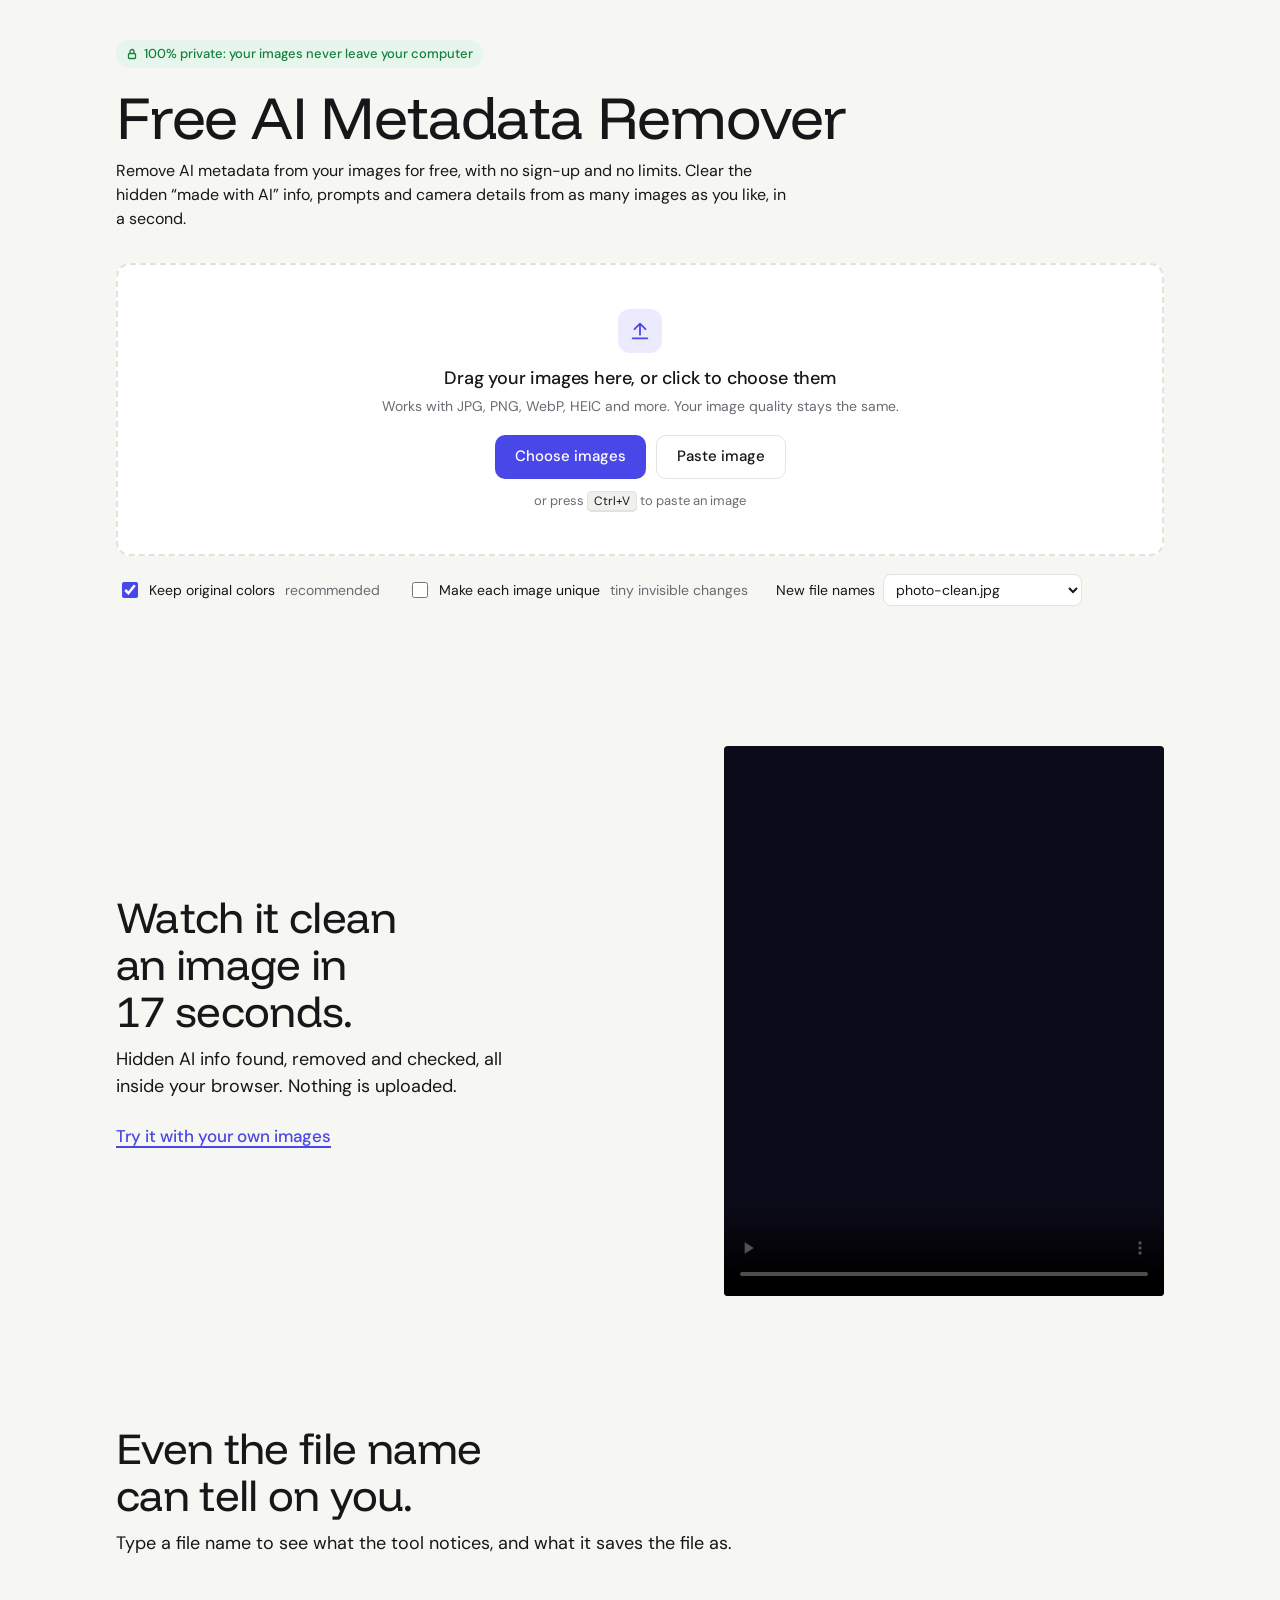
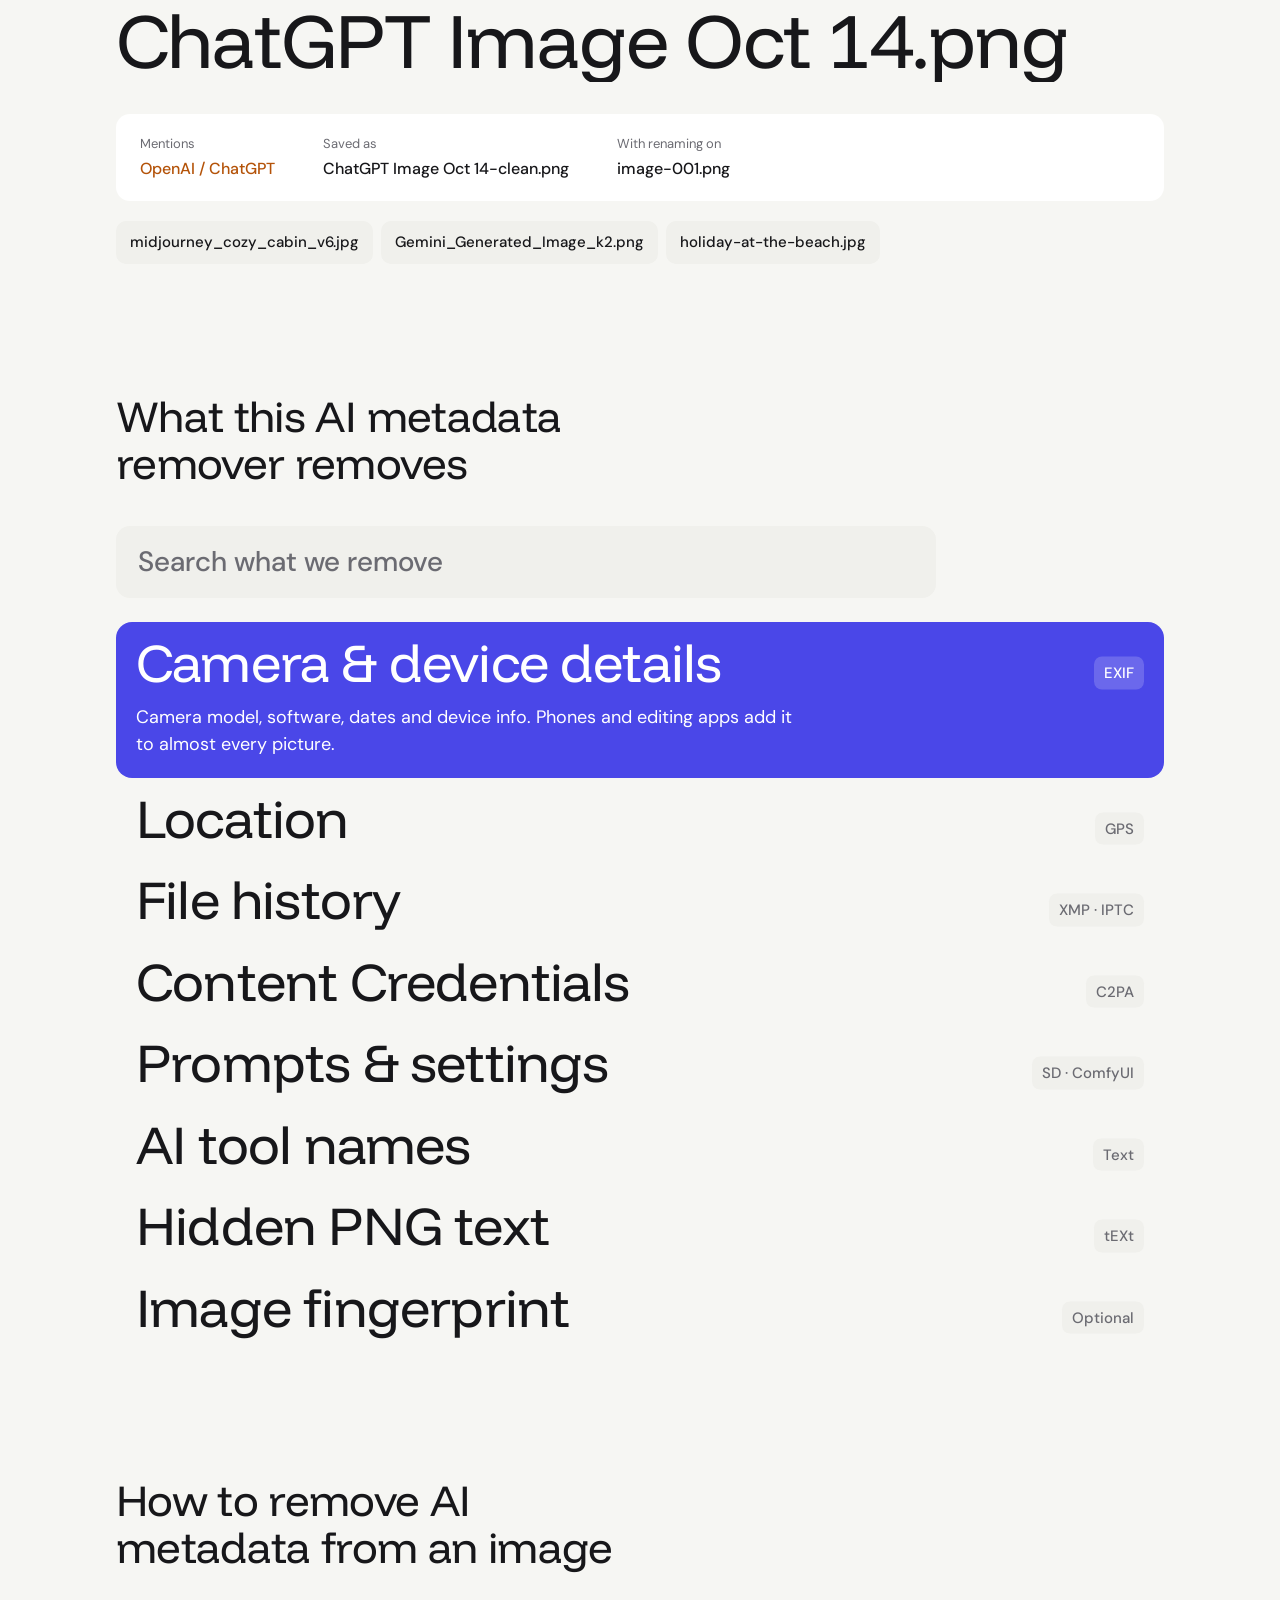
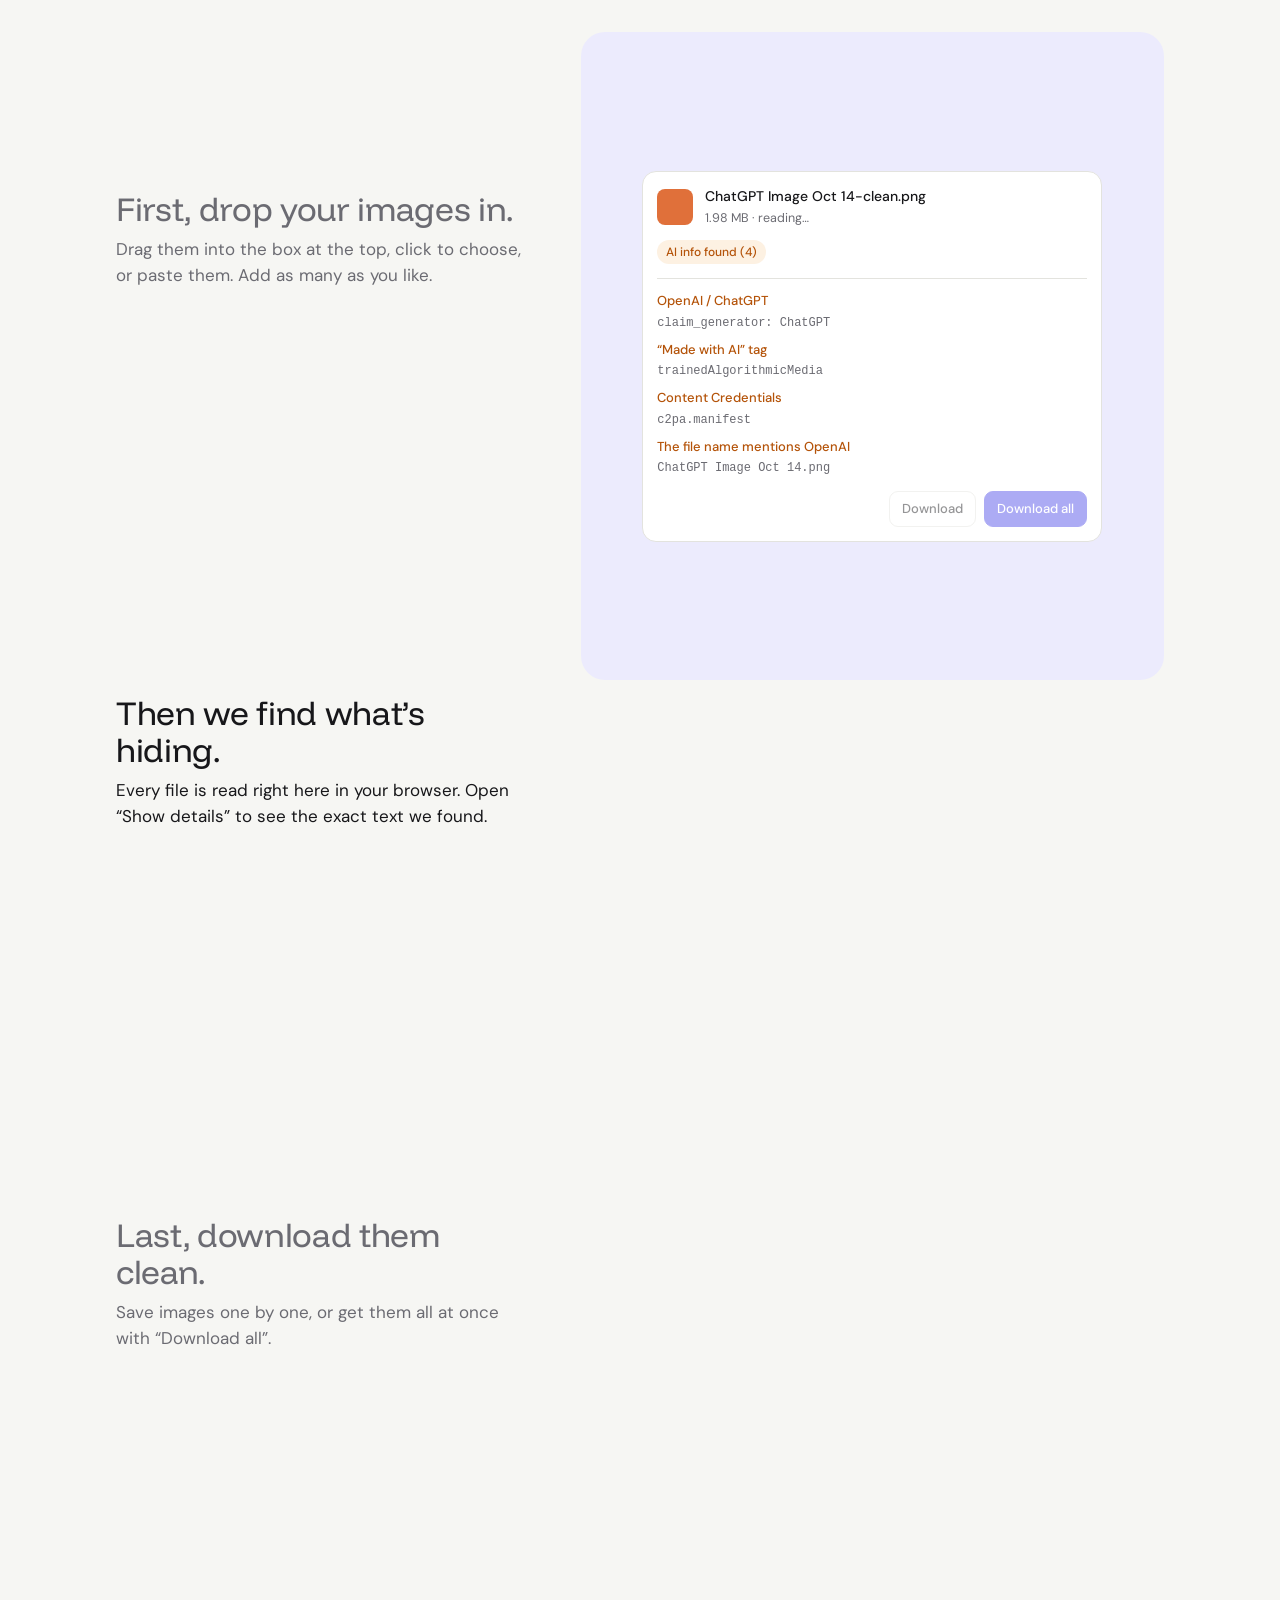
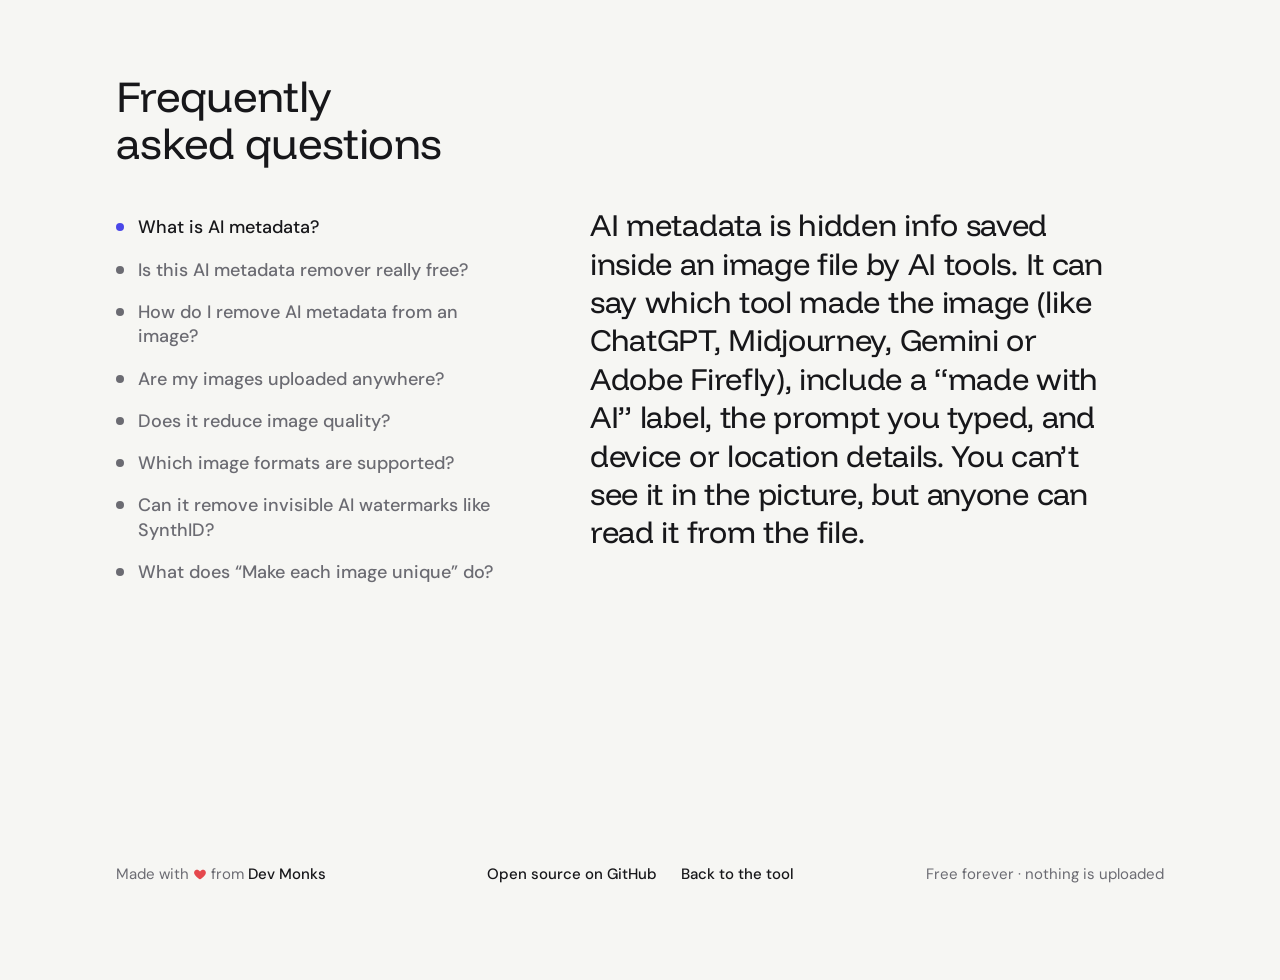
==== index.html @ f4d00fcc "Paste images from the clipboard into the dropzone Ctrl/Cmd+V anywhere on the page (outside text fiel" ====
<!doctype html>
<html lang="en">
<head>
<meta charset="utf-8">
<meta name="viewport" content="width=device-width, initial-scale=1">
<title>Free AI Metadata Remover: Remove AI Info from Images</title>
<meta name="description" content="Remove AI metadata from images in bulk. Strip ChatGPT, Midjourney and Firefly tags, C2PA, EXIF, GPS and prompts. Free, private, no upload, same quality.">
<link rel="canonical" href="https://www.designmonks.co/aimetadataremover">
<meta name="robots" content="index, follow, max-image-preview:large">
<meta property="og:type" content="website">
<meta property="og:site_name" content="AI Metadata Remover">
<meta property="og:title" content="Free AI Metadata Remover: Remove AI Info from Images">
<meta property="og:description" content="Remove AI metadata from images in bulk. Strip ChatGPT, Midjourney and Firefly tags, C2PA, EXIF, GPS and prompts. Free, private, no upload, same quality.">
<meta property="og:url" content="https://www.designmonks.co/aimetadataremover">
<meta property="og:image" content="https://atiq31416.github.io/aimetadataremover/og-image.png">
<meta property="og:image:width" content="1200">
<meta property="og:image:height" content="630">
<meta property="og:image:alt" content="AI Metadata Remover: remove hidden AI info from your images">
<meta name="twitter:card" content="summary_large_image">
<meta name="twitter:title" content="Free AI Metadata Remover: Remove AI Info from Images">
<meta name="twitter:description" content="Remove AI metadata from images in bulk. Strip ChatGPT, Midjourney and Firefly tags, C2PA, EXIF, GPS and prompts. Free, private, no upload, same quality.">
<meta name="twitter:image" content="https://atiq31416.github.io/aimetadataremover/og-image.png">
<script type="application/ld+json">{"@context": "https://schema.org", "@graph": [{"@type": "WebApplication", "@id": "https://www.designmonks.co/aimetadataremover#app", "name": "Free AI Metadata Remover", "url": "https://www.designmonks.co/aimetadataremover", "description": "Remove AI metadata from images in bulk. Strip ChatGPT, Midjourney and Firefly tags, C2PA, EXIF, GPS and prompts. Free, private, no upload, same quality.", "applicationCategory": "MultimediaApplication", "operatingSystem": "Any (works in your web browser)", "browserRequirements": "Requires JavaScript", "offers": {"@type": "Offer", "price": "0", "priceCurrency": "USD"}, "image": "https://atiq31416.github.io/aimetadataremover/og-image.png", "featureList": ["100% free, no sign-up, no limits", "Remove AI metadata in bulk", "Remove C2PA Content Credentials", "Remove EXIF and GPS data", "Remove XMP and IPTC data", "Remove Stable Diffusion and ComfyUI prompts", "No upload, works offline", "No quality loss for JPG, PNG and WebP"], "publisher": {"@id": "https://devmonks.co/#org"}, "isAccessibleForFree": true}, {"@type": "Organization", "@id": "https://devmonks.co/#org", "name": "Dev Monks", "url": "https://devmonks.co"}, {"@type": "FAQPage", "@id": "https://www.designmonks.co/aimetadataremover#faq", "mainEntity": [{"@type": "Question", "name": "What is AI metadata?", "acceptedAnswer": {"@type": "Answer", "text": "AI metadata is hidden info saved inside an image file by AI tools. It can say which tool made the image (like ChatGPT, Midjourney, Gemini or Adobe Firefly), include a “made with AI” label, the prompt you typed, and device or location details. You can’t see it in the picture, but anyone can read it from the file."}}, {"@type": "Question", "name": "Is this AI metadata remover really free?", "acceptedAnswer": {"@type": "Answer", "text": "Yes, it’s 100% free. There’s no sign-up, no daily limit and no watermark. Because everything runs in your own browser, there are no servers to pay for, so we can keep it free."}}, {"@type": "Question", "name": "How do I remove AI metadata from an image?", "acceptedAnswer": {"@type": "Answer", "text": "Drag your images into the box at the top of this page. The tool removes the hidden info right away. Then click “Download” for one image, or “Download all” to get every cleaned image at once."}}, {"@type": "Question", "name": "Are my images uploaded anywhere?", "acceptedAnswer": {"@type": "Answer", "text": "No. Everything happens inside your own browser. Your images never leave your computer, and the tool even works offline."}}, {"@type": "Question", "name": "Does it reduce image quality?", "acceptedAnswer": {"@type": "Answer", "text": "No. For JPG, PNG and WebP files, only the hidden info is removed and the picture itself stays exactly the same. Other formats like HEIC and AVIF are saved as a fresh copy, which drops all hidden info. If you turn on “Make each image unique”, the image is re-saved with tiny changes you can’t see."}}, {"@type": "Question", "name": "Which image formats are supported?", "acceptedAnswer": {"@type": "Answer", "text": "JPG, PNG and WebP are cleaned with zero quality loss. HEIC, AVIF, GIF, BMP and TIFF also work, and are saved as JPG or PNG."}}, {"@type": "Question", "name": "Can it remove invisible AI watermarks like SynthID?", "acceptedAnswer": {"@type": "Answer", "text": "No. Some AI tools, like Google’s, hide an invisible watermark inside the picture itself. That is part of the image, not hidden file info, so no metadata remover can take it out."}}, {"@type": "Question", "name": "What does “Make each image unique” do?", "acceptedAnswer": {"@type": "Answer", "text": "It makes tiny changes to the picture that your eyes can’t see, so the file no longer matches the original exactly. This helps against simple duplicate checks. It does not stop reverse image search (like Google Lens), because those look at what the picture shows."}}]}]}</script>
<link rel="icon" href="favicon.svg" type="image/svg+xml">
<link rel="icon" href="favicon-32.png" sizes="32x32" type="image/png">
<link rel="apple-touch-icon" href="apple-touch-icon.png">
<meta name="theme-color" content="#4a47e8">
<link rel="preconnect" href="https://fonts.googleapis.com">
<link rel="preconnect" href="https://fonts.gstatic.com" crossorigin>
<link rel="stylesheet" href="https://fonts.googleapis.com/css2?family=Funnel+Display:wght@400&family=DM+Sans:opsz,wght@9..40,400;9..40,500&display=swap">
<style>
:root{
  --ui:"DM Sans",system-ui,-apple-system,"Segoe UI",Roboto,sans-serif;
  --display:"Funnel Display","DM Sans",system-ui,sans-serif;
  --bg:#f6f6f3; --surface:#ffffff; --surface-2:#f0f0ec; --text:#17171a; --muted:#6b6b72;
  --border:#e3e3de; --accent:#4a47e8; --accent-ink:#ffffff; --accent-soft:#ecebfd;
  --good:#15803d; --good-soft:#e7f6ec; --warn:#b45309; --warn-soft:#fdf1e2; --bad:#b91c1c; --bad-soft:#fde8e8;
  --radius:14px;
}
@media (prefers-color-scheme: dark){
  :root{
    --bg:#111113; --surface:#1a1a1d; --surface-2:#232327; --text:#ededee; --muted:#9a9aa3;
    --border:#2e2e33; --accent:#8b88ff; --accent-ink:#111113; --accent-soft:#25244a;
    --good:#4ade80; --good-soft:#15291c; --warn:#fbbf24; --warn-soft:#2e2412; --bad:#f87171; --bad-soft:#2f1717;
  }
}
*{box-sizing:border-box}
body{margin:0;background:var(--bg);color:var(--text);font:400 16px/1.5 var(--ui);-webkit-font-smoothing:antialiased}
.wrap{max-width:1080px;margin:0 auto;padding:40px 16px 64px}
header h1{font-family:var(--display);font-weight:400;font-size:clamp(36px,5vw,60px);line-height:1.02;letter-spacing:-.02em;margin:0 0 12px;text-wrap:balance}
header p{margin:0;color:var(--text);font-size:16px;max-width:62ch}
.pill{display:inline-flex;align-items:center;gap:6px;font-size:13px;font-weight:500;padding:4px 10px;border-radius:99px;background:var(--good-soft);color:var(--good)}
.badges{display:flex;flex-wrap:wrap;align-items:center;gap:8px;margin-bottom:18px}
.pill svg{flex:none}
.drop{display:block;position:relative;margin-top:32px;border:2px dashed var(--border);border-radius:var(--radius);background:var(--surface);padding:44px 20px;text-align:center;cursor:pointer;transition:.15s}
.drop:hover,.drop.over{border-color:var(--accent);background:var(--accent-soft)}
.drop:focus-within{outline:2px solid var(--accent);outline-offset:3px;border-color:var(--accent)}
.sr-only{position:absolute;width:1px;height:1px;padding:0;margin:-1px;overflow:hidden;clip:rect(0 0 0 0);white-space:nowrap;border:0;opacity:0}
.drop strong{display:block;font-size:18px;letter-spacing:-.01em;margin-bottom:4px}
.drop span{display:block;color:var(--muted);font-size:14px}
.drop .icon{width:44px;height:44px;margin:0 auto 12px;border-radius:12px;background:var(--accent-soft);color:var(--accent);display:grid;place-items:center}
.options{display:flex;flex-wrap:wrap;gap:12px 28px;align-items:center;margin:18px 2px 0;font-size:14px;color:var(--text)}
.options .hint{color:var(--muted);margin-left:2px}
.options label{display:flex;align-items:center;gap:8px;cursor:pointer}
select{font:inherit;color:var(--text);background:var(--surface);border:1px solid var(--border);border-radius:8px;padding:5px 8px;cursor:pointer;transition:border-color .15s}
select:hover{border-color:var(--muted)}
input[type=checkbox]{accent-color:var(--accent);width:16px;height:16px}
.summary{display:none;margin-top:28px;padding:14px 16px;background:var(--surface);border:1px solid var(--border);border-radius:var(--radius);align-items:center;justify-content:space-between;gap:12px;flex-wrap:wrap}
.summary.show{display:flex}
.summary .stats{font-size:14px}
.summary .stats b{font-weight:500}
.btns{display:flex;gap:8px}
button,.btn{font:inherit;font-weight:500;font-size:14px;border:1px solid var(--border);background:var(--surface);color:var(--text);border-radius:10px;padding:8px 14px;cursor:pointer;text-decoration:none;white-space:nowrap;transition:background-color .15s,border-color .15s,transform .1s}
button:hover,.btn:hover{background:var(--surface-2);border-color:color-mix(in srgb,var(--border) 60%,var(--muted))}
button:active,.btn:active{transform:translateY(1px)}
:focus-visible{outline:2px solid var(--accent);outline-offset:2px}
::selection{background:var(--accent-soft);color:var(--text)}
button.primary{background:var(--accent);border-color:var(--accent);color:var(--accent-ink)}
button.primary:hover{background:color-mix(in srgb,var(--accent) 85%,#000);border-color:color-mix(in srgb,var(--accent) 85%,#000)}
button:disabled:hover{background:var(--surface);transform:none}
button.primary:disabled:hover{background:var(--accent)}
button:disabled{opacity:.5;cursor:default}
.list{margin-top:12px;display:flex;flex-direction:column;gap:8px}
.row{display:grid;grid-template-columns:56px 1fr auto;gap:14px;align-items:center;background:var(--surface);border:1px solid var(--border);border-radius:12px;padding:10px 12px}
.thumb{width:56px;height:56px;border-radius:8px;object-fit:cover;background:var(--surface-2)}
.name{font-weight:500;font-size:14px;overflow:hidden;text-overflow:ellipsis;white-space:nowrap}
.sub{font-size:12.5px;color:var(--muted)}
.tags{display:flex;flex-wrap:wrap;gap:4px;margin-top:5px}
.tag{font-size:11.5px;font-weight:500;padding:2px 8px;border-radius:99px;background:var(--surface-2);color:var(--muted)}
.tag.ai{background:var(--warn-soft);color:var(--warn)}
.tag.ok{background:var(--good-soft);color:var(--good)}
.tag.err{background:var(--bad-soft);color:var(--bad)}
.side{display:flex;align-items:center;gap:8px}
.btn.small{padding:6px 10px;font-size:13px}
.remove{display:grid;place-items:center;width:32px;height:32px;padding:0;border:0;border-radius:8px;background:none;color:var(--muted);cursor:pointer}
.remove:hover{background:var(--bad-soft);color:var(--bad)}
.remove:focus-visible{outline:2px solid var(--accent);outline-offset:1px}
.spin{width:18px;height:18px;border:2px solid var(--border);border-top-color:var(--accent);border-radius:50%;animation:s 0.8s linear infinite}
@keyframes s{to{transform:rotate(360deg)}}
.details{grid-column:1 / -1;display:grid;grid-template-columns:1.4fr 1fr 1fr;gap:16px;border-top:1px solid var(--border);padding-top:12px;margin-top:2px} /* taste-skill-ignore: real interface (data-ui) */
.details h4{margin:0 0 6px;font-size:11.5px;text-transform:uppercase;letter-spacing:.06em;color:var(--muted)}
.details ul{list-style:none;margin:0;padding:0;display:flex;flex-direction:column;gap:6px}
.details li{font-size:13px}
.details .lbl{font-weight:500}
.details .sz{color:var(--muted);font-size:12px;margin-left:4px}
.details .ev{display:block;margin-top:3px;font:12px/1.45 ui-monospace,SFMono-Regular,Menlo,Consolas,monospace;color:var(--muted);background:var(--surface-2);border-radius:6px;padding:4px 7px;word-break:break-all} /* taste-skill-ignore: real interface (data-ui) */
.details .hit .lbl{color:var(--warn)}
.details .none{color:var(--muted);font-size:13px}
.toggle{background:none;border:0;color:var(--accent);padding:6px 4px;font-size:13px}
.toggle:hover{background:none;text-decoration:underline;text-underline-offset:3px}
@media (max-width:700px){ .details{grid-template-columns:1fr} }
.visits{display:inline-flex;align-items:center;gap:7px;padding:3px 10px;border-radius:99px;background:var(--surface);border:1px solid var(--border);font-size:13px;color:var(--muted)}
.visits b{color:var(--text);font-weight:500;font-variant-numeric:tabular-nums}
.vdot{width:6px;height:6px;border-radius:50%;background:var(--good)}
.visits[hidden]{display:none}

/* ===== Sections: the product performs ===== */
.ic{vertical-align:-1px;margin-right:3px}
.heart{vertical-align:-2px}
.drop-btn{display:inline-flex;align-items:center;min-height:44px;margin-top:18px;padding:0 20px;border-radius:10px;background:var(--accent);color:var(--accent-ink);font-style:normal;font-weight:500;font-size:15px;transition:background-color .15s}
.drop:hover .drop-btn{background:color-mix(in srgb,var(--accent) 85%,#000)}
.drop-actions{display:flex;justify-content:center;flex-wrap:wrap;gap:10px;margin-top:18px}
.drop-actions .drop-btn{margin-top:0}
.paste-btn{min-height:44px;padding:0 20px;font-size:15px}
.drop .paste-hint{margin-top:12px;font-size:13px}
.drop kbd{font:inherit;font-size:12px;padding:1px 6px;border:1px solid var(--border);border-bottom-width:2px;border-radius:5px;background:var(--surface-2);color:var(--text)}
@media (hover:none){ .drop .paste-hint{display:none} }
.demo-sec{display:grid;grid-template-columns:5fr 7fr;gap:64px;align-items:center}
.demo-vid{display:block;width:100%;max-width:440px;height:auto;aspect-ratio:4/5;justify-self:end;border-radius:4px;background:#0c0b1a;object-fit:cover}
.demo-link{display:inline-block;margin-top:24px;font-size:17px;font-weight:500;color:var(--accent);text-decoration:underline;text-underline-offset:4px;text-decoration-thickness:2px}
.demo-link:hover{text-decoration-thickness:3px}
.sec{margin-top:clamp(96px,10vw,160px)}
.sec h2{font-family:var(--display);font-weight:400;font-size:clamp(30px,3.4vw,48px);line-height:1.08;letter-spacing:-.015em;margin:0;max-width:22ch;text-wrap:balance}
.sec-lead{margin:12px 0 0;font-size:18px;color:var(--text);max-width:52ch}
/* file name */
.name-ui{margin-top:40px}
.name-input{display:block;width:100%;font:inherit;font-family:var(--display);font-size:clamp(34px,6vw,84px);font-weight:400;letter-spacing:-.02em;line-height:1.1;color:var(--text);background:none;border:0;padding:0;margin:0;caret-color:var(--accent);outline:none;text-overflow:ellipsis}
.name-input:focus-visible{outline:none}
.name-ui:focus-within .name-input{color:var(--text)}
.name-out{display:grid;grid-template-columns:repeat(3,auto);justify-content:start;gap:12px 48px;margin:32px 0 0;padding:20px 24px;background:var(--surface);border-radius:14px;max-width:100%}
.name-out div{min-width:0}
.name-out dt{font-size:13px;color:var(--muted);margin:0 0 4px}
.name-out dd{margin:0;font-size:16px;font-weight:500;overflow-wrap:anywhere}
.name-out dd.hit{color:var(--warn)}
.name-out dd.none{color:var(--good)}
.name-ex{display:flex;flex-wrap:wrap;gap:8px;margin-top:20px}
.name-ex button{font-size:15px;font-weight:500;background:var(--surface-2);border:0;border-radius:10px;padding:10px 14px}
.name-ex button:hover{background:var(--accent-soft);color:var(--accent)}
/* command list */
.cmd-ui{margin-top:40px}
.cmd-find{display:block;width:100%;max-width:820px;font:inherit;font-size:clamp(20px,2.2vw,28px);font-weight:500;color:var(--text);background:var(--surface-2);border:0;border-radius:14px;padding:.55em .8em;outline:none;transition:background-color .15s}
.cmd-find::placeholder{color:var(--muted)}
.cmd-find:focus{background:var(--surface);box-shadow:inset 0 0 0 2px var(--accent)} /* taste-skill-ignore: real interface (data-ui) */
.cmd-list{list-style:none;margin:24px 0 0;padding:0}
.cmd{border-radius:16px;transition:background-color .2s}
.cmd-btn{display:flex;align-items:baseline;justify-content:space-between;gap:24px;width:100%;text-align:left;background:none;border:0;border-radius:16px;padding:10px 20px;color:inherit;white-space:normal;cursor:pointer}
.cmd-btn:hover{background:var(--surface-2)}
.cmd-btn:active{transform:none}
.cmd-name{margin:0;font-family:var(--display);font-size:clamp(30px,4.2vw,56px);line-height:1.1;letter-spacing:-.015em;font-weight:400}
.cmd-tag{flex:none;font-size:15px;font-weight:500;color:var(--muted);background:var(--surface-2);border-radius:8px;padding:5px 10px;transform:translateY(-.3em)}
.cmd-desc{display:none;margin:0;padding:0 20px 20px;font-size:18px;max-width:58ch}
.cmd[aria-current="true"]{background:var(--accent);color:var(--accent-ink)}
.cmd[aria-current="true"] .cmd-btn:hover{background:none}
.cmd[aria-current="true"] .cmd-tag{background:color-mix(in srgb,var(--accent-ink) 18%,transparent);color:var(--accent-ink)}
.cmd[aria-current="true"] .cmd-desc{display:block}
.cmd[hidden]{display:none}
.cmd-empty{margin:20px 20px 0;font-size:18px;color:var(--muted)}
.cmd-ui:not([data-ready]) .cmd-desc{display:block;color:var(--muted)}
/* how it works: pinned fragment */
.how-grid{display:grid;grid-template-columns:5fr 7fr;gap:48px;margin-top:8px}
.how-step{min-height:58vh;display:flex;flex-direction:column;justify-content:center}
.how-step h3{font-family:var(--display);font-weight:400;font-size:clamp(26px,2.6vw,36px);line-height:1.12;letter-spacing:-.01em;margin:0;color:var(--muted);transition:color .25s}
.how-step p{margin:10px 0 0;font-size:17px;color:var(--muted);max-width:38ch}
.how-step[aria-current="true"] h3{color:var(--text)}
.how-step[aria-current="true"] p{color:var(--text)}
.how-stage{position:sticky;top:14vh;align-self:start;height:72vh;display:grid;place-items:center;background:var(--accent-soft);border-radius:24px;margin-top:6vh}
.stage-ui{width:min(460px,88%);display:grid;font-size:14px}
.st-drop,.st-row{grid-area:1/1;align-self:center}
.st-drop{display:flex;flex-direction:column;align-items:center;gap:8px;padding:32px 20px;border:2px dashed color-mix(in srgb,var(--accent) 45%,transparent);border-radius:14px;background:var(--surface);color:var(--accent);font-weight:500;transition:opacity .35s,transform .35s}
.st-drop span{color:var(--text)}
.st-file{display:flex;align-items:center;gap:8px;margin-top:10px;padding:8px 12px;background:var(--surface-2);border-radius:10px;color:var(--text);font-weight:500;transform:translateY(-14px);opacity:0;transition:opacity .4s .15s,transform .4s .15s}
.st-file small{color:var(--muted);font-weight:500}
.stage-ui[data-state="0"] .st-file{opacity:1;transform:none}
.st-thumb{flex:none;width:36px;height:36px;border-radius:8px;background:#e0703a}
.st-file .st-thumb{width:22px;height:22px;border-radius:5px}
.st-row{padding:14px;background:var(--surface);border:1px solid var(--border);border-radius:14px;opacity:0;transform:translateY(16px);transition:opacity .35s,transform .35s}
.stage-ui:not([data-state="0"]) .st-drop{opacity:0;transform:scale(.97)}
.stage-ui:not([data-state="0"]) .st-row{opacity:1;transform:none}
.st-head{display:flex;gap:12px;align-items:center}
.st-head b{display:block;font-size:14px}
.st-head small{font-size:12.5px;color:var(--muted)}
.st-tags{display:flex;flex-wrap:wrap;gap:6px;margin:12px 0 0}
.t{font-size:12px;font-weight:500;padding:3px 9px;border-radius:99px;background:var(--surface-2);color:var(--muted)}
.t.warn{background:var(--warn-soft);color:var(--warn)}
.t.ok{background:var(--good-soft);color:var(--good)}
.st-found{list-style:none;margin:14px 0 0;padding:12px 0 0;border-top:1px solid var(--border);display:grid;gap:8px} /* taste-skill-ignore: real interface (data-ui) */
.st-found li b{display:block;font-size:13px;color:var(--warn)}
.st-found code{font:12px/1.4 ui-monospace,SFMono-Regular,Menlo,monospace;color:var(--muted)}
.st-actions{display:flex;justify-content:flex-end;gap:8px;margin-top:14px}
.st-btn{font-size:13px;font-weight:500;padding:7px 12px;border-radius:9px;border:1px solid var(--border);background:var(--surface)}
.st-btn.primary{background:var(--accent);border-color:var(--accent);color:var(--accent-ink)}
.s2{display:none}
.stage-ui[data-state="2"] .s1,.stage-ui[data-state="2"] .t.warn{display:none}
.stage-ui[data-state="2"] .s2{display:inline-block}
.stage-ui[data-state="2"] .st-found{display:none}
.stage-ui[data-state="2"] .st-btn.primary{box-shadow:0 0 0 3px var(--accent-soft)} /* taste-skill-ignore: real interface (data-ui) */
.stage-ui[data-state="1"] .st-actions{opacity:.45}
/* faq: index + one answer */
.faq{display:grid;grid-template-columns:5fr 7fr;gap:64px;margin-top:40px}
.fq h3{margin:0;font-size:inherit}
.fq-btn{display:flex;gap:14px;align-items:baseline;width:100%;text-align:left;background:none;border:0;border-radius:10px;padding:9px 10px;margin-left:-10px;font-size:18px;font-weight:500;line-height:1.35;color:var(--muted);white-space:normal}
.fq-btn::before{content:"";flex:none;width:8px;height:8px;border-radius:50%;background:var(--muted);transform:translateY(-2px)}
.fq-btn:hover{background:var(--surface-2);color:var(--text)}
.fq-btn:active{transform:none}
.fq-btn[aria-expanded="true"]{color:var(--text)}
.fq-btn[aria-expanded="true"]::before{background:var(--accent)}
.fq-a{display:none}
.fq-a p{margin:0 0 8px 22px;font-size:17px;color:var(--text);max-width:60ch}
.faq-pane{position:sticky;top:120px;align-self:start}
.faq-pane p{margin:0;font-family:var(--display);font-size:clamp(24px,2.4vw,32px);line-height:1.25;letter-spacing:-.01em;max-width:30ch;transition:opacity .15s}
.faq:not([data-ready]) .fq-a{display:block}
.faq:not([data-ready]) .faq-pane{display:none}
/* footer: one quiet line */
b,strong{font-weight:500}
.footer{display:grid;grid-template-columns:1fr auto 1fr;gap:16px;align-items:baseline;margin-top:30vh;padding-bottom:30px;font-size:15px;color:var(--muted)}
.footer a{color:var(--text);font-weight:500;text-decoration:none}
.footer a:hover{color:var(--accent)}
.f-links{display:flex;gap:24px}
.f-end{text-align:right}
/* entrances */
[data-armed] [data-reveal]{opacity:0;transform:translateY(24px)}
[data-armed][data-seen] [data-reveal]{opacity:1;transform:none;transition:opacity .6s cubic-bezier(.16,1,.3,1) var(--d,0s),transform .6s cubic-bezier(.16,1,.3,1) var(--d,0s)}
@media (max-width:860px){
  .demo-sec{grid-template-columns:1fr;gap:28px}
  .demo-vid{justify-self:start;max-width:100%}
  .how-grid{grid-template-columns:1fr;gap:0}
  .how-stage{order:-1;top:8px;height:auto;padding:16px 0;margin:24px 0 0;z-index:1}
  .stage-ui{width:calc(100% - 32px)}
  .st-found{display:none}
  .how-step{min-height:60svh}
  .how-step h3{font-size:22px}
  .faq{grid-template-columns:1fr;gap:0}
  .faq-pane{display:none}
  .faq[data-ready] .fq-btn[aria-expanded="true"]{color:var(--text)}
  .faq[data-ready] .fq[data-open] .fq-a{display:block}
  .footer{grid-template-columns:1fr;gap:8px;margin-top:20svh;padding-bottom:24px;font-size:14px}
  .f-end{text-align:left}
  .name-out{grid-template-columns:1fr;gap:14px}
}
@media (max-width:560px){
  .cmd-name{font-size:8.5vw}
  .cmd-tag{display:none}
  .cmd-btn{padding:10px 12px}
  .cmd-desc{padding:0 12px 16px;font-size:16px}
  .name-input{font-size:11vw}
  .name-ex button{min-height:44px}
}
@media (prefers-reduced-motion:reduce){
  [data-armed] [data-reveal]{opacity:1;transform:none}
  .st-drop,.st-row,.st-file,.how-step h3,.faq-pane p{transition:none}
}
@media (max-width:560px){
  .row{grid-template-columns:44px 1fr}
  .thumb{width:44px;height:44px}
  .side{grid-column:1 / -1;justify-content:flex-end}
}
</style>
</head>
<body>
<div class="wrap">
  <header id="top">
    <div class="badges">
      <div class="pill"><svg width="12" height="12" viewBox="0 0 24 24" fill="none" stroke="currentColor" stroke-width="2.6" stroke-linecap="round" stroke-linejoin="round" aria-hidden="true"><rect x="5" y="11" width="14" height="10" rx="2"/><path d="M8 11V7a4 4 0 0 1 8 0v4"/></svg>100% private: your images never leave your computer</div>
      <div class="visits" id="visits" hidden><span class="vdot"></span><b id="visitCount"></b> people have visited</div>
    </div>
    <h1>Free AI Metadata Remover</h1>
    <p>Remove AI metadata from your images for free, with no sign-up and no limits. Clear the hidden “made with AI” info, prompts and camera details from as many images as you like, in a second.</p>
  </header>

  <label class="drop" id="drop" data-ui>
    <input type="file" id="file" class="sr-only" multiple accept="image/*,.heic,.heif,.avif" aria-label="Choose images to clean">
    <div class="icon"><svg width="22" height="22" viewBox="0 0 24 24" fill="none" stroke="currentColor" stroke-width="2" stroke-linecap="round" stroke-linejoin="round"><path d="M12 16V4M6 10l6-6 6 6"/><path d="M4 20h16"/></svg></div>
    <strong>Drag your images here, or click to choose them</strong>
    <span>Works with JPG, PNG, WebP, HEIC and more. Your image quality stays the same.</span>
    <div class="drop-actions">
      <em class="drop-btn">Choose images</em>
      <button type="button" class="paste-btn" id="paste" hidden>Paste image</button>
    </div>
    <span class="paste-hint" id="pasteHint" aria-live="polite">or press <kbd id="pasteKey">Ctrl+V</kbd> to paste an image</span>
  </label>

  <div class="options" data-ui>
    <label><input type="checkbox" id="keepIcc" checked> Keep original colors <span class="hint">recommended</span></label>
    <label><input type="checkbox" id="unique"> Make each image unique <span class="hint">tiny invisible changes</span></label>
    <label>New file names
      <select id="nameMode">
        <option value="suffix">photo-clean.jpg</option>
        <option value="keep">Same as original</option>
        <option value="rename">image-001, image-002…</option>
      </select>
    </label>
  </div>

  <div class="summary" id="summary" data-ui>
    <div class="stats" id="stats"></div>
    <div class="btns">
      <button id="clear">Start over</button>
      <button class="primary" id="zip">Download all</button>
    </div>
  </div>

  <div class="list" id="list" data-ui></div>

  <section class="sec demo-sec" aria-labelledby="demo">
    <div class="demo-copy">
      <h2 id="demo">Watch it clean an image in 17 seconds.</h2>
      <p class="sec-lead">Hidden AI info found, removed and checked, all inside your browser. Nothing is uploaded.</p>
      <a class="demo-link" href="#top">Try it with your own images</a>
    </div>
    <video class="demo-vid" data-loop src="demo-loop.mp4" poster="demo-poster.jpg" width="720" height="900" muted loop playsinline preload="none" aria-label="Short demo: an AI image's hidden info is found and removed"></video>
  </section>

  <section class="sec name-sec" aria-labelledby="names">
    <h2 id="names">Even the file name can tell on you.</h2>
    <p class="sec-lead">Type a file name to see what the tool notices, and what it saves the file as.</p>
    <div class="name-ui" data-ui>
      <label class="sr-only" for="nameTry">File name to check</label>
      <input id="nameTry" class="name-input" type="text" value="ChatGPT Image Oct 14.png" spellcheck="false" autocomplete="off">
      <dl class="name-out" aria-live="polite">
        <div><dt>Mentions</dt><dd id="nameHit">OpenAI / ChatGPT</dd></div>
        <div><dt>Saved as</dt><dd id="nameKeep">ChatGPT Image Oct 14-clean.png</dd></div>
        <div><dt>With renaming on</dt><dd id="nameRen">image-001.png</dd></div>
      </dl>
    </div>
    <div class="name-ex" aria-label="Try another file name">
      <button type="button" data-name="midjourney_cozy_cabin_v6.jpg">midjourney_cozy_cabin_v6.jpg</button>
      <button type="button" data-name="Gemini_Generated_Image_k2.png">Gemini_Generated_Image_k2.png</button>
      <button type="button" data-name="holiday-at-the-beach.jpg">holiday-at-the-beach.jpg</button>
    </div>
  </section>

  <section class="sec cmd-sec" aria-labelledby="removes">
    <h2 id="removes">What this AI metadata remover removes</h2>
    <div class="cmd-ui" data-ui>
      <label class="sr-only" for="cmdFind">Search what we remove</label>
      <input id="cmdFind" class="cmd-find" type="search" placeholder="Search what we remove" autocomplete="off">
      <ul class="cmd-list">
        <li class="cmd" data-cmd="0" data-words="camera &amp; device details exif camera model, software, dates and device info. phones and editing apps add it to almost every picture.">
          <button type="button" class="cmd-btn" aria-expanded="true" aria-controls="cmd-d0"><h3 class="cmd-name">Camera &amp; device details</h3><span class="cmd-tag">EXIF</span></button>
          <p class="cmd-desc" id="cmd-d0">Camera model, software, dates and device info. Phones and editing apps add it to almost every picture.</p>
        </li>
        <li class="cmd" data-cmd="1" data-words="location gps where the photo was taken, saved by phones and cameras. removed with the rest of the camera data.">
          <button type="button" class="cmd-btn" aria-expanded="false" aria-controls="cmd-d1"><h3 class="cmd-name">Location</h3><span class="cmd-tag">GPS</span></button>
          <p class="cmd-desc" id="cmd-d1">Where the photo was taken, saved by phones and cameras. Removed with the rest of the camera data.</p>
        </li>
        <li class="cmd" data-cmd="2" data-words="file history xmp · iptc creator name, copyright, captions, keywords and edit history written by editing and ai apps.">
          <button type="button" class="cmd-btn" aria-expanded="false" aria-controls="cmd-d2"><h3 class="cmd-name">File history</h3><span class="cmd-tag">XMP · IPTC</span></button>
          <p class="cmd-desc" id="cmd-d2">Creator name, copyright, captions, keywords and edit history written by editing and AI apps.</p>
        </li>
        <li class="cmd" data-cmd="3" data-words="content credentials c2pa the “made with ai” label added by chatgpt, adobe firefly and others, including which tool made the image.">
          <button type="button" class="cmd-btn" aria-expanded="false" aria-controls="cmd-d3"><h3 class="cmd-name">Content Credentials</h3><span class="cmd-tag">C2PA</span></button>
          <p class="cmd-desc" id="cmd-d3">The “made with AI” label added by ChatGPT, Adobe Firefly and others, including which tool made the image.</p>
        </li>
        <li class="cmd" data-cmd="4" data-words="prompts &amp; settings sd · comfyui your prompt, seed, sampler and model, saved by stable diffusion, comfyui, automatic1111 and forge.">
          <button type="button" class="cmd-btn" aria-expanded="false" aria-controls="cmd-d4"><h3 class="cmd-name">Prompts &amp; settings</h3><span class="cmd-tag">SD · ComfyUI</span></button>
          <p class="cmd-desc" id="cmd-d4">Your prompt, seed, sampler and model, saved by Stable Diffusion, ComfyUI, Automatic1111 and Forge.</p>
        </li>
        <li class="cmd" data-cmd="5" data-words="ai tool names text traces of chatgpt, dall·e, midjourney, gemini, firefly, flux and more, wherever they hide in the file.">
          <button type="button" class="cmd-btn" aria-expanded="false" aria-controls="cmd-d5"><h3 class="cmd-name">AI tool names</h3><span class="cmd-tag">Text</span></button>
          <p class="cmd-desc" id="cmd-d5">Traces of ChatGPT, DALL·E, Midjourney, Gemini, Firefly, Flux and more, wherever they hide in the file.</p>
        </li>
        <li class="cmd" data-cmd="6" data-words="hidden png text text text blocks inside png files where ai tools store their settings. plain notes are removed too.">
          <button type="button" class="cmd-btn" aria-expanded="false" aria-controls="cmd-d6"><h3 class="cmd-name">Hidden PNG text</h3><span class="cmd-tag">tEXt</span></button>
          <p class="cmd-desc" id="cmd-d6">Text blocks inside PNG files where AI tools store their settings. Plain notes are removed too.</p>
        </li>
        <li class="cmd" data-cmd="7" data-words="image fingerprint optional turn on “make each image unique” to change the file’s exact fingerprint as well as its hidden info.">
          <button type="button" class="cmd-btn" aria-expanded="false" aria-controls="cmd-d7"><h3 class="cmd-name">Image fingerprint</h3><span class="cmd-tag">Optional</span></button>
          <p class="cmd-desc" id="cmd-d7">Turn on “Make each image unique” to change the file’s exact fingerprint as well as its hidden info.</p>
        </li>
      </ul>
      <p class="cmd-empty" hidden>Nothing matches. Try “GPS” or “prompt”.</p>
    </div>
  </section>

  <section class="sec how-sec" aria-labelledby="how">
    <h2 id="how">How to remove AI metadata from an image</h2>
    <div class="how-grid">
      <div class="how-steps">
      <div class="how-step" data-step="0"><h3>First, drop your images in.</h3><p>Drag them into the box at the top, click to choose, or paste them. Add as many as you like.</p></div>
      <div class="how-step" data-step="1"><h3>Then we find what’s hiding.</h3><p>Every file is read right here in your browser. Open “Show details” to see the exact text we found.</p></div>
      <div class="how-step" data-step="2"><h3>Last, download them clean.</h3><p>Save images one by one, or get them all at once with “Download all”.</p></div>
      </div>
      <div class="how-stage" aria-hidden="true">
        <div class="stage-ui" data-ui data-state="0">
          <div class="st-drop"><svg width="20" height="20" viewBox="0 0 24 24" fill="none" stroke="currentColor" stroke-width="2" stroke-linecap="round" stroke-linejoin="round"><path d="M12 16V4M6 10l6-6 6 6"/><path d="M4 20h16"/></svg><span>Drop images here</span>
            <div class="st-file"><span class="st-thumb"></span>ChatGPT Image Oct 14.png<small>1.98 MB</small></div>
          </div>
          <div class="st-row">
            <div class="st-head"><span class="st-thumb"></span><div><b>ChatGPT Image Oct 14-clean.png</b><small class="st-size"><span class="s1">1.98 MB · reading…</span><span class="s2">1.98 MB → 1.96 MB · same quality</span></small></div></div>
            <div class="st-tags"><span class="t warn">AI info found (4)</span><span class="t s2">4 things removed</span><span class="t ok s2"><svg class="ic" width="12" height="12" viewBox="0 0 24 24" fill="none" stroke="currentColor" stroke-width="3" stroke-linecap="round" stroke-linejoin="round" aria-hidden="true"><path d="M5 12.5l4.5 4.5L19 7"/></svg>Clean</span></div>
            <ul class="st-found">
              <li><b>OpenAI / ChatGPT</b><code>claim_generator: ChatGPT</code></li>
              <li><b>“Made with AI” tag</b><code>trainedAlgorithmicMedia</code></li>
              <li><b>Content Credentials</b><code>c2pa.manifest</code></li>
              <li><b>The file name mentions OpenAI</b><code>ChatGPT Image Oct 14.png</code></li>
            </ul>
            <div class="st-actions"><span class="st-btn">Download</span><span class="st-btn primary">Download all</span></div>
          </div>
        </div>
      </div>
    </div>
  </section>

  <section class="sec faq-sec" aria-labelledby="faq">
    <h2 id="faq">Frequently asked questions</h2>
    <div class="faq">
      <div class="faq-list">
      <div class="fq" data-q="0"><h3><button type="button" class="fq-btn" aria-expanded="true" aria-controls="fq-a0">What is AI metadata?</button></h3><div class="fq-a" id="fq-a0"><p>AI metadata is hidden info saved inside an image file by AI tools. It can say which tool made the image (like ChatGPT, Midjourney, Gemini or Adobe Firefly), include a “made with AI” label, the prompt you typed, and device or location details. You can’t see it in the picture, but anyone can read it from the file.</p></div></div>
      <div class="fq" data-q="1"><h3><button type="button" class="fq-btn" aria-expanded="false" aria-controls="fq-a1">Is this AI metadata remover really free?</button></h3><div class="fq-a" id="fq-a1"><p>Yes, it’s 100% free. There’s no sign-up, no daily limit and no watermark. Because everything runs in your own browser, there are no servers to pay for, so we can keep it free.</p></div></div>
      <div class="fq" data-q="2"><h3><button type="button" class="fq-btn" aria-expanded="false" aria-controls="fq-a2">How do I remove AI metadata from an image?</button></h3><div class="fq-a" id="fq-a2"><p>Drag your images into the box at the top of this page. The tool removes the hidden info right away. Then click “Download” for one image, or “Download all” to get every cleaned image at once.</p></div></div>
      <div class="fq" data-q="3"><h3><button type="button" class="fq-btn" aria-expanded="false" aria-controls="fq-a3">Are my images uploaded anywhere?</button></h3><div class="fq-a" id="fq-a3"><p>No. Everything happens inside your own browser. Your images never leave your computer, and the tool even works offline.</p></div></div>
      <div class="fq" data-q="4"><h3><button type="button" class="fq-btn" aria-expanded="false" aria-controls="fq-a4">Does it reduce image quality?</button></h3><div class="fq-a" id="fq-a4"><p>No. For JPG, PNG and WebP files, only the hidden info is removed and the picture itself stays exactly the same. Other formats like HEIC and AVIF are saved as a fresh copy, which drops all hidden info. If you turn on “Make each image unique”, the image is re-saved with tiny changes you can’t see.</p></div></div>
      <div class="fq" data-q="5"><h3><button type="button" class="fq-btn" aria-expanded="false" aria-controls="fq-a5">Which image formats are supported?</button></h3><div class="fq-a" id="fq-a5"><p>JPG, PNG and WebP are cleaned with zero quality loss. HEIC, AVIF, GIF, BMP and TIFF also work, and are saved as JPG or PNG.</p></div></div>
      <div class="fq" data-q="6"><h3><button type="button" class="fq-btn" aria-expanded="false" aria-controls="fq-a6">Can it remove invisible AI watermarks like SynthID?</button></h3><div class="fq-a" id="fq-a6"><p>No. Some AI tools, like Google’s, hide an invisible watermark inside the picture itself. That is part of the image, not hidden file info, so no metadata remover can take it out.</p></div></div>
      <div class="fq" data-q="7"><h3><button type="button" class="fq-btn" aria-expanded="false" aria-controls="fq-a7">What does “Make each image unique” do?</button></h3><div class="fq-a" id="fq-a7"><p>It makes tiny changes to the picture that your eyes can’t see, so the file no longer matches the original exactly. This helps against simple duplicate checks. It does not stop reverse image search (like Google Lens), because those look at what the picture shows.</p></div></div>
      </div>
      <div class="faq-pane" aria-hidden="true"><p id="faqPane"></p></div>
    </div>
  </section>

  <footer class="footer">
    <span>Made with <svg class="heart" width="14" height="14" viewBox="0 0 24 24" aria-label="love" role="img"><path fill="#e5484d" d="M12 21s-7.5-4.6-9.6-9.2C.9 8.4 3 4.5 6.8 4.5c2.1 0 3.6 1.1 5.2 3 1.6-1.9 3.1-3 5.2-3 3.8 0 5.9 3.9 4.4 7.3C19.5 16.4 12 21 12 21z"/></svg> from <a href="https://devmonks.co" target="_blank" rel="noopener">Dev Monks</a></span>
    <span class="f-links"><a href="https://github.com/atiq31416/aimetadataremover" target="_blank" rel="noopener">Open source on GitHub</a><a href="#top">Back to the tool</a></span>
    <span class="f-end">Free forever · nothing is uploaded</span>
  </footer>
</div>

<script id="core">
/* ===== Core cleaning logic (no DOM) ===== */
const AI_PATTERNS = [
  ['AI “Content Credentials” label', /c2pa|jumb|contentauth|claim_generator/i],
  ['“Made with AI” tag', /trainedAlgorithmicMedia|ai[- ]generated|generative ai|made with ai/i],
  ['Midjourney', /midjourney/i],
  ['OpenAI / ChatGPT', /openai|dall[-·\u00b7 ]?e|chatgpt|gpt-4o|sora/i],
  ['Adobe Firefly', /firefly/i],
  ['Google AI', /gemini|\bimagen\b|synthid|google ai/i],
  ['Stable Diffusion prompt', /stable.?diffusion|negative prompt|sampler:|cfg scale/i],
  ['ComfyUI workflow', /comfyui|"class_type"/i],
  ['Other AI tool (Flux, Leonardo, Ideogram…)', /\bflux\b|leonardo\.ai|ideogram|runwayml|\bgrok\b/i],
];

function latin1(u8){
  let s = '';
  for (let i = 0; i < u8.length; i += 0x8000) s += String.fromCharCode.apply(null, u8.subarray(i, i + 0x8000));
  return s;
}
function snippet(s, i, n){
  const ok = c => c >= 32 && c < 127;
  let a = i, b = i + n;
  while (a > 0 && i - a < 50 && ok(s.charCodeAt(a - 1))) a--;
  while (b < s.length && b - (i + n) < 50 && ok(s.charCodeAt(b))) b++;
  const pre = a > 0 && ok(s.charCodeAt(a - 1)) ? '…' : '';
  const post = b < s.length && ok(s.charCodeAt(b)) ? '…' : '';
  return pre + s.slice(a, b).trim() + post;
}
// Returns [{ name, evidence: [text found in the file] }]
function findAI(input){
  const s = typeof input === 'string' ? input : latin1(input);
  const out = [];
  for (const [name, re] of AI_PATTERNS){
    const g = new RegExp(re.source, 'gi'), ev = new Set(); let m;
    while ((m = g.exec(s)) && ev.size < 3){ ev.add(snippet(s, m.index, m[0].length)); if (!m[0].length) g.lastIndex++; }
    if (ev.size) out.push({ name, evidence: [...ev] });
  }
  return out;
}
const detectAI = input => findAI(input).map(d => d.name);
function merge(list){ // [{label, bytes}] → combined by label
  const m = new Map();
  for (const r of list) m.set(r.label, (m.get(r.label) || 0) + r.bytes);
  return [...m].map(([label, bytes]) => ({ label, bytes }));
}
function concat(parts){
  const len = parts.reduce((a, p) => a + p.length, 0);
  const out = new Uint8Array(len); let o = 0;
  for (const p of parts){ out.set(p, o); o += p.length; }
  return out;
}
const uniq = a => [...new Set(a.filter(Boolean))];
const ascii = (u8, start, n) => latin1(u8.subarray(start, start + n));

function sniff(u8){
  if (u8[0] === 0xFF && u8[1] === 0xD8) return 'jpeg';
  if (u8[0] === 0x89 && ascii(u8, 1, 3) === 'PNG') return 'png';
  if (ascii(u8, 0, 4) === 'RIFF' && ascii(u8, 8, 4) === 'WEBP') return 'webp';
  return 'other';
}

/* ---- JPEG ---- */
function readOrientation(data){ // data starts with "Exif\0\0"
  try{
    const t = 6, dv = new DataView(data.buffer, data.byteOffset, data.byteLength);
    const le = ascii(data, t, 2) === 'II';
    const ifd = t + dv.getUint32(t + 4, le);
    const n = dv.getUint16(ifd, le);
    for (let k = 0; k < n; k++){
      const e = ifd + 2 + k * 12;
      if (dv.getUint16(e, le) === 0x0112) return dv.getUint16(e + 8, le);
    }
  }catch(e){}
  return 1;
}
function orientationSegment(o){ // minimal EXIF holding only orientation
  return new Uint8Array([0xFF,0xE1,0x00,0x22, 0x45,0x78,0x69,0x66,0x00,0x00, 0x4D,0x4D,0x00,0x2A,0x00,0x00,0x00,0x08,
    0x00,0x01, 0x01,0x12,0x00,0x03,0x00,0x00,0x00,0x01,0x00,o,0x00,0x00, 0x00,0x00,0x00,0x00]);
}
function findEOI(u8, from){
  for (let i = from; i < u8.length - 1; i++) if (u8[i] === 0xFF && u8[i+1] === 0xD9) return i + 2;
  return u8.length;
}
function stripJPEG(u8, keepICC){
  const out = [u8.subarray(0, 2)], removed = [], meta = [], kept = new Set();
  let i = 2, orientation = 1, insertAt = 1;
  while (i < u8.length){
    if (u8[i] !== 0xFF) throw new Error('This image seems damaged and could not be opened');
    const m = u8[i+1];
    if (m === 0xFF){ i++; continue; }
    if (m === 0xDA){
      const end = findEOI(u8, i);
      out.push(u8.subarray(i, end)); kept.add('Your image, untouched');
      if (end < u8.length){ removed.push({ label: 'Extra data hidden at the end', bytes: u8.length - end }); meta.push(u8.subarray(end)); }
      break;
    }
    if (m === 0xD9){ out.push(u8.subarray(i, i + 2)); break; }
    if ((m >= 0xD0 && m <= 0xD7) || m === 0x01){ out.push(u8.subarray(i, i + 2)); i += 2; continue; }
    const len = (u8[i+2] << 8) | u8[i+3];
    const seg = u8.subarray(i, i + 2 + len), data = u8.subarray(i + 4, i + 2 + len);
    const id = ascii(data, 0, Math.min(40, data.length));
    let keep = true, label = null;
    if (m === 0xE0){ keep = id.startsWith('JFIF') || id.startsWith('JFXX'); label = 'Other hidden info'; }
    else if (m === 0xE1){
      keep = false;
      if (id.startsWith('Exif')){ label = 'Camera & device details'; orientation = readOrientation(data); }
      else label = /adobe\.com\/x(ap|mp)/.test(id) ? 'Hidden file history (XMP)' : 'Other hidden info';
    }
    else if (m === 0xE2){
      const icc = id.startsWith('ICC_PROFILE');
      keep = icc && keepICC;
      label = icc ? 'Color profile' : id.startsWith('MPF') ? 'Extra preview images' : 'Other hidden info';
    }
    else if (m === 0xEB){ keep = false; label = 'AI “Content Credentials” label'; }
    else if (m === 0xED){ keep = false; label = 'Photo tags & captions'; }
    else if (m === 0xEE){ keep = id.startsWith('Adobe'); label = 'Other hidden info'; }
    else if (m >= 0xE3 && m <= 0xEF){ keep = false; label = 'Other hidden info'; }
    else if (m === 0xFE){ keep = false; label = 'Hidden comment'; }
    if (keep){
      out.push(seg);
      if (m === 0xE0 && insertAt === 1) insertAt = out.length;
      if (m === 0xE2) kept.add('Color profile'); else if (m === 0xEE) kept.add('Color settings'); else if (m === 0xE0) kept.add('Basic file info');
    }
    else { removed.push({ label, bytes: seg.length }); meta.push(seg); }
    i += 2 + len;
  }
  if (orientation > 1 && orientation <= 8){ out.splice(insertAt, 0, orientationSegment(orientation)); kept.add('Photo rotation (so it stays upright)'); }
  return { bytes: concat(out), removed: merge(removed), kept: [...kept], meta: concat(meta) };
}

/* ---- PNG ---- */
const PNG_KEEP = new Set(['IHDR','PLTE','IDAT','IEND','tRNS','gAMA','cHRM','sRGB','sBIT','pHYs','bKGD','acTL','fcTL','fdAT','cICP','mDCv','cLLi']);
const PNG_LABEL = { tEXt:'AI prompt & settings text', iTXt:'AI prompt & settings text', zTXt:'AI prompt & settings text', eXIf:'Camera & device details', caBX:'AI “Content Credentials” label', tIME:'Date & time stamp', iCCP:'Color profile' };
function stripPNG(u8, keepICC){
  const out = [u8.subarray(0, 8)], removed = [], meta = [], kept = new Set(['Your image, untouched']);
  const dv = new DataView(u8.buffer, u8.byteOffset, u8.byteLength);
  let i = 8;
  while (i + 12 <= u8.length){
    const len = dv.getUint32(i), type = ascii(u8, i + 4, 4);
    const chunk = u8.subarray(i, i + 12 + len);
    if (PNG_KEEP.has(type) || (type === 'iCCP' && keepICC)){
      out.push(chunk);
      if (/iCCP|sRGB|gAMA|cHRM|cICP/.test(type)) kept.add('Color profile'); else if (/acTL|fcTL|fdAT/.test(type)) kept.add('Animation'); else if (type === 'tRNS') kept.add('Transparency');
    }
    else {
      let label = PNG_LABEL[type] || 'Other hidden info';
      if (/^(tEXt|iTXt|zTXt)$/.test(type) && !detectAI(chunk).length) label = 'Hidden text info';
      removed.push({ label, bytes: chunk.length }); meta.push(chunk);
    }
    i += 12 + len;
    if (type === 'IEND') break;
  }
  if (i < u8.length){ removed.push({ label: 'Extra data hidden at the end', bytes: u8.length - i }); meta.push(u8.subarray(i)); }
  return { bytes: concat(out), removed: merge(removed), kept: [...kept], meta: concat(meta) };
}

/* ---- WebP ---- */
const WEBP_KEEP = new Set(['VP8 ','VP8L','VP8X','ALPH','ANIM','ANMF']);
function stripWEBP(u8, keepICC){
  const dv = new DataView(u8.buffer, u8.byteOffset, u8.byteLength);
  const total = Math.min(u8.length, 8 + dv.getUint32(4, true));
  const parts = [], removed = [], meta = [], kept = new Set(['Your image, untouched']);
  let i = 12, hasICC = false;
  while (i + 8 <= total){
    const type = ascii(u8, i, 4), size = dv.getUint32(i + 4, true);
    const chunk = u8.subarray(i, Math.min(total, i + 8 + size + (size & 1)));
    if (WEBP_KEEP.has(type) || (type === 'ICCP' && keepICC)){
      if (type === 'ICCP'){ hasICC = true; kept.add('Color profile'); }
      if (type === 'ANIM') kept.add('Animation'); if (type === 'ALPH') kept.add('Transparency');
      parts.push(type === 'VP8X' ? chunk.slice() : chunk);
    } else {
      removed.push({ label: { EXIF:'Camera & device details', 'XMP ':'Hidden file history (XMP)', ICCP:'Color profile' }[type] || 'Other hidden info', bytes: chunk.length });
      meta.push(chunk);
    }
    i += 8 + size + (size & 1);
  }
  const vp8x = parts.find(p => ascii(p, 0, 4) === 'VP8X');
  if (vp8x){ vp8x[8] &= ~(0x08 | 0x04); if (!hasICC) vp8x[8] &= ~0x20; }
  const body = concat(parts);
  const head = new Uint8Array(12);
  head.set([0x52,0x49,0x46,0x46]); new DataView(head.buffer).setUint32(4, 4 + body.length, true); head.set([0x57,0x45,0x42,0x50], 8);
  return { bytes: concat([head, body]), removed: merge(removed), kept: [...kept], meta: concat(meta) };
}

/* ---- Fallback: re-encode through canvas (GIF, AVIF, HEIC, BMP, TIFF…) ---- */
async function reencode(file, u8){
  const bmp = await createImageBitmap(new Blob([u8], { type: file.type || '' }));
  const c = document.createElement('canvas'); c.width = bmp.width; c.height = bmp.height;
  c.getContext('2d').drawImage(bmp, 0, 0);
  const lossy = /avif|heic|heif/i.test(file.type + file.name);
  const mime = lossy ? 'image/jpeg' : 'image/png';
  const blob = await new Promise(r => c.toBlob(r, mime, 0.95));
  return { bytes: new Uint8Array(await blob.arrayBuffer()), mime, ext: lossy ? 'jpg' : 'png' };
}

/* ---- Optional: make the image unique (tiny invisible pixel changes) ---- */
function addNoise(img){
  const d = img.data, rnd = new Uint8Array(65536);
  for (let i = 0, k = 65536; i < d.length; i += 4, k++){
    if (k >= 65536){ crypto.getRandomValues(rnd); k = 0; }
    const r = rnd[k];
    if ((r & 3) !== 0 || d[i + 3] === 0) continue;        // ~25% of visible pixels
    const ch = i + ((r >> 2) % 3), v = d[ch] + ((r & 32) ? 1 : -1);
    d[ch] = v < 0 ? 1 : v > 255 ? 254 : v;               // ±1 on one color channel
  }
}
async function makeUnique(u8, mime){
  const bmp = await createImageBitmap(new Blob([u8], { type: mime }));
  const c = document.createElement('canvas'); c.width = bmp.width; c.height = bmp.height;
  const ctx = c.getContext('2d', { willReadFrequently: true });
  ctx.drawImage(bmp, 0, 0);
  const img = ctx.getImageData(0, 0, c.width, c.height); addNoise(img); ctx.putImageData(img, 0, 0);
  let blob = await new Promise(r => c.toBlob(r, mime, mime === 'image/png' ? undefined : 0.95));
  if (!blob || blob.type !== mime){ mime = 'image/png'; blob = await new Promise(r => c.toBlob(r, mime)); }
  return { bytes: new Uint8Array(await blob.arrayBuffer()), mime };
}

const STRIPPERS = { jpeg: [stripJPEG, 'image/jpeg', 'jpg'], png: [stripPNG, 'image/png', 'png'], webp: [stripWEBP, 'image/webp', 'webp'] };

async function cleanBytes(u8, file, opts){
  const kind = sniff(u8);
  if (STRIPPERS[kind]){
    const [fn, mime, ext] = STRIPPERS[kind];
    const r = fn(u8, opts.keepICC);
    const check = fn(r.bytes, opts.keepICC);
    const origExt = (file.name.match(/\.([^.]+)$/) || [])[1];
    const out = { bytes: r.bytes, mime, ext: origExt && /^(jpe?g|png|webp)$/i.test(origExt) ? origExt : ext,
      removed: r.removed, kept: r.kept, ai: findAI(r.meta), verified: detectAI(check.meta).length === 0, method: 'same quality' };
    if (opts.unique && !r.kept.includes('Animation')){
      const u = await makeUnique(r.bytes, mime);
      if (u.mime !== mime) out.ext = 'png';
      Object.assign(out, { bytes: u.bytes, mime: u.mime, method: 'unique copy',
        verified: out.verified && detectAI(u.bytes).length === 0,
        removed: [...out.removed, { label: 'Exact image fingerprint (changed)', bytes: null }],
        kept: ['Your image (tiny invisible changes)', ...r.kept.filter(k => !/^Your image|Color profile/.test(k))] });
    }
    return out;
  }
  const ai = findAI(u8.length < 4e6 ? u8 : u8.subarray(0, 4e6));
  const r = await reencode(file, u8);
  const out = { ...r, removed: [{ label: 'All hidden info (saved as a fresh copy)', bytes: null }], kept: ['Your image'], ai, verified: true, method: 'saved as a fresh copy' };
  if (opts.unique){
    const u = await makeUnique(r.bytes, r.mime);
    Object.assign(out, { bytes: u.bytes, mime: u.mime, method: 'unique copy', kept: ['Your image (tiny invisible changes)'],
      removed: [...out.removed, { label: 'Exact image fingerprint (changed)', bytes: null }] });
  }
  return out;
}

/* ---- Tiny ZIP writer (store, no compression — images are already compressed) ---- */
const CRC_TABLE = (() => { const t = new Uint32Array(256); for (let n = 0; n < 256; n++){ let c = n; for (let k = 0; k < 8; k++) c = c & 1 ? 0xEDB88320 ^ (c >>> 1) : c >>> 1; t[n] = c >>> 0; } return t; })();
function crc32(u8){ let c = 0xFFFFFFFF; for (let i = 0; i < u8.length; i++) c = CRC_TABLE[(c ^ u8[i]) & 0xFF] ^ (c >>> 8); return (c ^ 0xFFFFFFFF) >>> 0; }
function makeZip(files){
  const enc = new TextEncoder(), d = new Date();
  const time = (d.getHours() << 11) | (d.getMinutes() << 5) | (d.getSeconds() >> 1);
  const date = ((d.getFullYear() - 1980) << 9) | ((d.getMonth() + 1) << 5) | d.getDate();
  const parts = [], central = []; let offset = 0;
  for (const f of files){
    const name = enc.encode(f.name), crc = crc32(f.bytes), size = f.bytes.length;
    const lh = new DataView(new ArrayBuffer(30));
    lh.setUint32(0, 0x04034b50, true); lh.setUint16(4, 20, true); lh.setUint16(6, 0x0800, true);
    lh.setUint16(10, time, true); lh.setUint16(12, date, true); lh.setUint32(14, crc, true);
    lh.setUint32(18, size, true); lh.setUint32(22, size, true); lh.setUint16(26, name.length, true);
    parts.push(new Uint8Array(lh.buffer), name, f.bytes);
    const ch = new DataView(new ArrayBuffer(46));
    ch.setUint32(0, 0x02014b50, true); ch.setUint16(4, 20, true); ch.setUint16(6, 20, true); ch.setUint16(8, 0x0800, true);
    ch.setUint16(12, time, true); ch.setUint16(14, date, true); ch.setUint32(16, crc, true);
    ch.setUint32(20, size, true); ch.setUint32(24, size, true); ch.setUint16(28, name.length, true); ch.setUint32(42, offset, true);
    central.push(new Uint8Array(ch.buffer), name);
    offset += 30 + name.length + size;
  }
  const cdSize = central.reduce((a, b) => a + b.length, 0);
  const end = new DataView(new ArrayBuffer(22));
  end.setUint32(0, 0x06054b50, true); end.setUint16(8, files.length, true); end.setUint16(10, files.length, true);
  end.setUint32(12, cdSize, true); end.setUint32(16, offset, true);
  return new Blob([...parts, ...central, new Uint8Array(end.buffer)], { type: 'application/zip' });
}
</script>

<script>
/* ===== UI ===== */
const $ = s => document.querySelector(s);
const items = []; let busy = false, nextId = 1;
const fmt = b => b < 1024 ? b + ' B' : b < 1048576 ? (b / 1024).toFixed(0) + ' KB' : (b / 1048576).toFixed(2) + ' MB';
const esc = s => s.replace(/[&<>"]/g, c => ({ '&':'&amp;', '<':'&lt;', '>':'&gt;', '"':'&quot;' }[c]));
const CHECK_SVG = '<svg class="ic" width="12" height="12" viewBox="0 0 24 24" fill="none" stroke="currentColor" stroke-width="3" stroke-linecap="round" stroke-linejoin="round" aria-hidden="true"><path d="M5 12.5l4.5 4.5L19 7"/></svg>';
const IMG_RE = /\.(jpe?g|png|webp|gif|avif|heic|heif|bmp|tiff?)$/i;

const drop = $('#drop');
['dragenter','dragover'].forEach(e => drop.addEventListener(e, ev => { ev.preventDefault(); drop.classList.add('over'); }));
['dragleave','drop'].forEach(e => drop.addEventListener(e, ev => { ev.preventDefault(); drop.classList.remove('over'); }));
drop.addEventListener('drop', ev => addFiles(ev.dataTransfer.files));
$('#file').addEventListener('change', ev => { addFiles(ev.target.files); ev.target.value = ''; });

/* Paste from the clipboard: Ctrl/Cmd+V anywhere on the page, or the Paste button */
const pasteHint = $('#pasteHint'), pasteHintHTML = pasteHint.innerHTML;
const isMac = /Mac|iPhone|iPad/.test(navigator.userAgentData?.platform || navigator.platform || '');
$('#pasteKey').textContent = isMac ? '⌘V' : 'Ctrl+V';
let pasteCount = 0, hintTimer;
function pasteNote(msg){
  pasteHint.textContent = msg; clearTimeout(hintTimer);
  hintTimer = setTimeout(() => { pasteHint.innerHTML = pasteHintHTML; $('#pasteKey').textContent = isMac ? '⌘V' : 'Ctrl+V'; }, 4000);
}
function pastedFile(blob){
  if (blob.name && blob.name !== 'image.png') return blob;   // a real file copied from the file manager
  const ext = (blob.type.split('/')[1] || 'png').replace('jpeg', 'jpg').replace(/\+.*/, '');
  return new File([blob], `pasted-image-${++pasteCount}.${ext}`, { type: blob.type, lastModified: Date.now() });
}
function isTextField(el){
  if (!el || !el.closest) return false;
  if (el.closest('textarea,[contenteditable=""],[contenteditable="true"]')) return true;
  return el.matches('input') && !['file','checkbox','radio','button','submit','reset','range','color'].includes(el.type);
}
document.addEventListener('paste', ev => {
  if (isTextField(ev.target)) return;
  const dt = ev.clipboardData; if (!dt) return;
  let files = [...dt.files];
  if (!files.length) files = [...dt.items].filter(i => i.kind === 'file').map(i => i.getAsFile()).filter(Boolean);
  files = files.filter(f => f.type.startsWith('image/') || IMG_RE.test(f.name));
  if (!files.length) return;
  ev.preventDefault();
  addFiles(files.map(pastedFile));
});
if (navigator.clipboard && navigator.clipboard.read){
  const pasteBtn = $('#paste');
  pasteBtn.hidden = false;
  pasteBtn.addEventListener('click', async ev => {
    ev.preventDefault(); ev.stopPropagation();   // don't open the file picker
    try{
      const files = [];
      for (const ci of await navigator.clipboard.read()){
        const type = ci.types.find(t => t.startsWith('image/'));
        if (type) files.push(pastedFile(await ci.getType(type)));
      }
      if (files.length) addFiles(files);
      else pasteNote('No image found in your clipboard. Copy an image first.');
    }catch(e){
      pasteNote(e && e.name === 'NotAllowedError'
        ? `Clipboard access was blocked. Press ${isMac ? '⌘V' : 'Ctrl+V'} instead.`
        : 'No image found in your clipboard. Copy an image first.');
    }
  });
}
['#keepIcc', '#unique'].forEach(id => $(id).addEventListener('change', () => { items.forEach(it => it.status = 'queued'); renderAll(); processQueue(); }));
$('#nameMode').addEventListener('change', renderAll);
$('#clear').addEventListener('click', () => { items.forEach(it => it.url && URL.revokeObjectURL(it.url)); items.length = 0; renderAll(); });
$('#zip').addEventListener('click', () => {
  const done = items.filter(it => it.status === 'done'); if (!done.length) return;
  const a = document.createElement('a'); a.href = URL.createObjectURL(makeZip(done.map(it => ({ name: outName(it), bytes: it.bytes }))));
  a.download = 'clean-images.zip'; a.click(); setTimeout(() => URL.revokeObjectURL(a.href), 5000);
});

function addFiles(list){
  for (const f of list) if (f.type.startsWith('image/') || IMG_RE.test(f.name))
    items.push({ id: nextId++, file: f, status: 'queued', nameAI: detectAI(f.name), open: true });
  renderAll(); processQueue();
}

async function processQueue(){
  if (busy) return; busy = true;
  let it;
  while ((it = items.find(x => x.status === 'queued'))){
    it.status = 'working'; renderRow(it);
    try{
      const u8 = new Uint8Array(await it.file.arrayBuffer());
      Object.assign(it, await cleanBytes(u8, it.file, { keepICC: $('#keepIcc').checked, unique: $('#unique').checked }));
      if (it.url) URL.revokeObjectURL(it.url);
      it.url = URL.createObjectURL(new Blob([it.bytes], { type: it.mime }));
      it.status = 'done';
    }catch(e){ it.status = 'error'; it.error = e.message || 'We could not open this image'; }
    if (items.includes(it)) renderRow(it);
    updateSummary();
  }
  busy = false;
}

function outName(it){
  const mode = $('#nameMode').value, base = it.file.name.replace(/\.[^.]+$/, '');
  const done = items.filter(x => x.status === 'done');
  let name = mode === 'keep' ? `${base}.${it.ext}` : mode === 'suffix' ? `${base}-clean.${it.ext}`
    : `image-${String(done.indexOf(it) + 1).padStart(3, '0')}.${it.ext}`;
  const dupes = done.filter(x => x !== it && x.file.name.replace(/\.[^.]+$/, '') === base && x.ext.toLowerCase() === it.ext.toLowerCase());
  if (mode !== 'rename' && dupes.length && done.indexOf(it) > done.indexOf(dupes[0])) name = name.replace(/(\.[^.]+)$/, `-${it.id}$1`);
  return name;
}

function rowHTML(it){
  const tags = [];
  let side = '';
  if (it.status === 'working' || it.status === 'queued') side = '<div class="spin"></div>';
  if (it.status === 'error'){ tags.push(`<span class="tag err">${esc(it.error)}</span>`); }
  let details = '';
  if (it.status === 'done'){
    const aiCount = it.ai.length + (it.nameAI.length ? 1 : 0);
    tags.push(aiCount ? `<span class="tag ai">AI info found (${aiCount})</span>` : '<span class="tag">No AI info found</span>');
    tags.push(`<span class="tag">${it.removed.length ? it.removed.length + ' thing' + (it.removed.length === 1 ? '' : 's') + ' removed' : 'Nothing to remove'}</span>`);
    tags.push(it.verified ? '<span class="tag ok">'+CHECK_SVG+'Clean</span>' : '<span class="tag err">Could not fully clean</span>');
    side = `<button class="toggle" data-toggle="${it.id}">${it.open ? 'Hide details' : 'Show details'}</button>
      <a class="btn small" href="${it.url}" download="${esc(outName(it))}">Download</a>`;
    if (it.open) details = detailsHTML(it);
  }
  const size = it.status === 'done' ? `${fmt(it.file.size)} → ${fmt(it.bytes.length)} · ${it.method}` : fmt(it.file.size);
  return `<img class="thumb" alt="" ${it.url ? `src="${it.url}"` : ''}>
    <div style="min-width:0"><div class="name">${esc(it.status === 'done' ? outName(it) : it.file.name)}</div>
    <div class="sub">${size}</div><div class="tags">${tags.join('')}</div></div>
    <div class="side">${side}<button class="remove" data-remove="${it.id}" title="Remove from list" aria-label="Remove ${esc(it.file.name)} from list">
      <svg width="16" height="16" viewBox="0 0 24 24" fill="none" stroke="currentColor" stroke-width="2.2" stroke-linecap="round"><path d="M6 6l12 12M18 6L6 18"/></svg></button></div>${details}`;
}
function detailsHTML(it){
  const detected = it.ai.map(d => `<li class="hit"><span class="lbl">${esc(d.name)}</span>
    ${d.evidence.map(e => `<span class="ev">${esc(e)}</span>`).join('')}</li>`);
  if (it.nameAI.length){
    const renamed = $('#nameMode').value === 'rename';
    detected.push(`<li class="hit"><span class="lbl">The file name mentions ${esc(it.nameAI.join(', '))}</span>
      <span class="ev">${esc(it.file.name)}</span><span class="sz">${renamed ? 'Fixed: it will get a new name' : 'Tip: choose “image-001, image-002…” above to rename it'}</span></li>`);
  }
  const removed = it.removed.map(r => `<li><span class="lbl">${esc(r.label)}</span>${r.bytes != null ? `<span class="sz">${fmt(r.bytes)}</span>` : ''}</li>`);
  const kept = (it.kept || []).map(k => `<li>${esc(k)}</li>`);
  return `<div class="details">
    <div><h4>What we found</h4><ul>${detected.join('') || '<li class="none">No AI info in this image</li>'}</ul></div>
    <div><h4>What we removed</h4><ul>${removed.join('') || '<li class="none">Nothing hidden. Already clean!</li>'}</ul></div>
    <div><h4>What we kept</h4><ul>${kept.join('')}</ul></div>
  </div>`;
}
$('#list').addEventListener('click', ev => {
  const rm = ev.target.closest('[data-remove]');
  if (rm){
    const i = items.findIndex(x => x.id === +rm.dataset.remove); if (i < 0) return;
    const [it] = items.splice(i, 1);
    if (it.url) URL.revokeObjectURL(it.url);
    renderAll();   // refresh names (image-001…) and the summary
    return;
  }
  const b = ev.target.closest('[data-toggle]'); if (!b) return;
  const it = items.find(x => x.id === +b.dataset.toggle); it.open = !it.open; renderRow(it);
});
function renderRow(it){
  let el = document.querySelector(`[data-id="${it.id}"]`);
  if (!el){ el = document.createElement('div'); el.className = 'row'; el.dataset.id = it.id; $('#list').appendChild(el); }
  el.innerHTML = rowHTML(it);
}
function renderAll(){ $('#list').innerHTML = ''; items.forEach(renderRow); updateSummary(); }
function updateSummary(){
  const done = items.filter(i => i.status === 'done');
  const withAI = done.filter(i => i.ai.length).length;
  const pending = items.filter(i => i.status === 'queued' || i.status === 'working').length;
  const errors = items.filter(i => i.status === 'error').length;
  $('#summary').classList.toggle('show', items.length > 0);
  $('#stats').innerHTML = `<b>${done.length}</b> of ${items.length} image${items.length === 1 ? '' : 's'} cleaned` +
    (withAI ? ` · <b>${withAI}</b> had hidden AI info` : '') +
    (pending ? ` · working on ${pending} more…` : done.length && done.every(i => i.verified) ? ' · all checked and clean' : '') +
    (errors ? ` · ${errors} could not be opened` : '');
  $('#zip').disabled = !done.length || pending > 0;
}
</script>

<script>
/* ===== Sections: live fragments ===== */
(() => {
  const byId = id => document.getElementById(id);
  // 1. File name checker (uses the tool's own detector)
  const nameIn = byId('nameTry');
  if (nameIn){
    const hit = byId('nameHit'), keep = byId('nameKeep'), ren = byId('nameRen');
    const update = () => {
      const v = nameIn.value.trim() || 'photo.jpg';
      const m = v.match(/^(.*?)(\.[A-Za-z0-9]{2,5})?$/), base = m[1] || 'photo', ext = (m[2] || '.jpg').toLowerCase();
      const found = detectAI(v);
      hit.textContent = found.length ? found.join(', ') : 'No AI tool named';
      hit.classList.toggle('hit', found.length > 0); hit.classList.toggle('none', !found.length);
      keep.textContent = base + '-clean' + ext; ren.textContent = 'image-001' + ext;
    };
    nameIn.addEventListener('input', update);
    document.querySelectorAll('[data-name]').forEach(b => b.addEventListener('click', () => { nameIn.value = b.dataset.name; update(); nameIn.focus(); }));
    update();
  }
  // 2. Command list: filter, hover, arrows, click
  const find = byId('cmdFind');
  if (find){
    const ui = find.parentElement, rows = [...ui.querySelectorAll('[data-cmd]')], empty = ui.querySelector('p[hidden]');
    let cur = 0;
    const select = i => { cur = i; rows.forEach((r, k) => { const on = k === i; r.setAttribute('aria-current', on ? 'true' : 'false'); r.querySelector('button').setAttribute('aria-expanded', on); }); };
    const visible = () => rows.filter(r => !r.hidden);
    rows.forEach((r, i) => {
      r.addEventListener('mouseenter', () => { if (matchMedia('(hover:hover)').matches) select(i); });
      r.querySelector('button').addEventListener('click', () => select(i));
      r.querySelector('button').addEventListener('focus', () => select(i));
    });
    find.addEventListener('input', () => {
      const q = find.value.trim().toLowerCase();
      rows.forEach(r => { r.hidden = !!q && !r.dataset.words.includes(q); });
      const v = visible(); empty.hidden = v.length > 0;
      if (v.length && rows[cur].hidden) select(rows.indexOf(v[0]));
    });
    find.addEventListener('keydown', e => {
      if (e.key !== 'ArrowDown' && e.key !== 'ArrowUp') return;
      e.preventDefault(); const v = visible(); if (!v.length) return;
      const at = v.indexOf(rows[cur]); const n = v[(at + (e.key === 'ArrowDown' ? 1 : v.length - 1)) % v.length];
      select(rows.indexOf(n));
    });
    ui.setAttribute('data-ready', ''); select(0);
  }
  // 3. Pinned fragment follows the step in view
  const steps = [...document.querySelectorAll('[data-step]')], stage = document.querySelector('[data-state]');
  if (steps.length && stage && 'IntersectionObserver' in window){
    const set = i => { stage.setAttribute('data-state', i); steps.forEach((s, k) => s.setAttribute('aria-current', k === i ? 'true' : 'false')); };
    const io = new IntersectionObserver(es => es.forEach(e => { if (e.isIntersecting) set(+e.target.dataset.step); }), { rootMargin: '-45% 0px -45% 0px' });
    steps.forEach(s => io.observe(s)); set(0);
  }
  // 4. FAQ: question index, one answer
  const pane = byId('faqPane');
  if (pane){
    const box = pane.closest('[aria-hidden]').parentElement, qs = [...box.querySelectorAll('[data-q]')];
    const wide = () => matchMedia('(min-width: 861px)').matches;
    const pick = (i, toggle) => qs.forEach((q, k) => {
      const on = k === i && !(toggle && !wide() && q.hasAttribute('data-open'));
      q.querySelector('button').setAttribute('aria-expanded', on);
      q.toggleAttribute('data-open', on);
      if (on){ pane.style.opacity = 0; requestAnimationFrame(() => { pane.textContent = q.querySelector('p').textContent; pane.style.opacity = 1; }); }
    });
    qs.forEach((q, i) => {
      const b = q.querySelector('button');
      b.addEventListener('click', () => pick(i, true));
      b.addEventListener('focus', () => { if (wide()) pick(i); });
      b.addEventListener('mouseenter', () => { if (wide() && matchMedia('(hover:hover)').matches) pick(i); });
    });
    box.setAttribute('data-ready', ''); pick(0);
  }
  // Demo loop: play only while visible, never for reduced motion
  const vid = document.querySelector('video[data-loop]');
  if (vid){
    if (matchMedia('(prefers-reduced-motion: reduce)').matches || !('IntersectionObserver' in window)) vid.controls = true;
    else new IntersectionObserver(es => es.forEach(e => { if (e.isIntersecting){ vid.preload = 'auto'; vid.play().catch(() => { vid.controls = true; }); } else vid.pause(); }), { threshold: .35 }).observe(vid);
  }
  // 5. Entrances: heading, then text, then fragment
  if ('IntersectionObserver' in window && !matchMedia('(prefers-reduced-motion: reduce)').matches){
    const secs = [...document.querySelectorAll('section[aria-labelledby]')];
    const io = new IntersectionObserver(es => es.forEach(e => { if (e.isIntersecting){ e.target.setAttribute('data-seen', ''); io.unobserve(e.target); } }), { rootMargin: '0px 0px -12% 0px' });
    secs.forEach(sec => {
      if (sec.getBoundingClientRect().top < innerHeight) return;
      [...sec.children].forEach((c, k) => { c.setAttribute('data-reveal', ''); c.style.setProperty('--d', (k * 0.08) + 's'); });
      sec.setAttribute('data-armed', ''); io.observe(sec);
    });
  }
})();
</script>
<script>
/* Visitor counter: counts each browser once (no images or personal data are sent) */
(async () => {
  if (!/^https?:$/.test(location.protocol) || /^(localhost|127\.)/.test(location.hostname)) return;
  const API = 'https://abacus.jasoncameron.dev', NS = 'aimetadataremover-devmonks', KEY = 'visitors';
  const START = 1023;   // visits before the counter went live
  let seen = false;
  try { seen = localStorage.getItem('amr-visited') === '1'; } catch (e) {}
  try {
    const r = await fetch(`${API}/${seen ? 'get' : 'hit'}/${NS}/${KEY}`);
    if (!r.ok) return;
    const { value } = await r.json();
    if (typeof value !== 'number') return;
    if (!seen) try { localStorage.setItem('amr-visited', '1'); } catch (e) {}
    document.getElementById('visitCount').textContent = (START + value).toLocaleString('en-US');
    document.getElementById('visits').hidden = false;
  } catch (e) { /* counter is optional; stay hidden if it fails */ }
})();
</script>
</body>
</html>
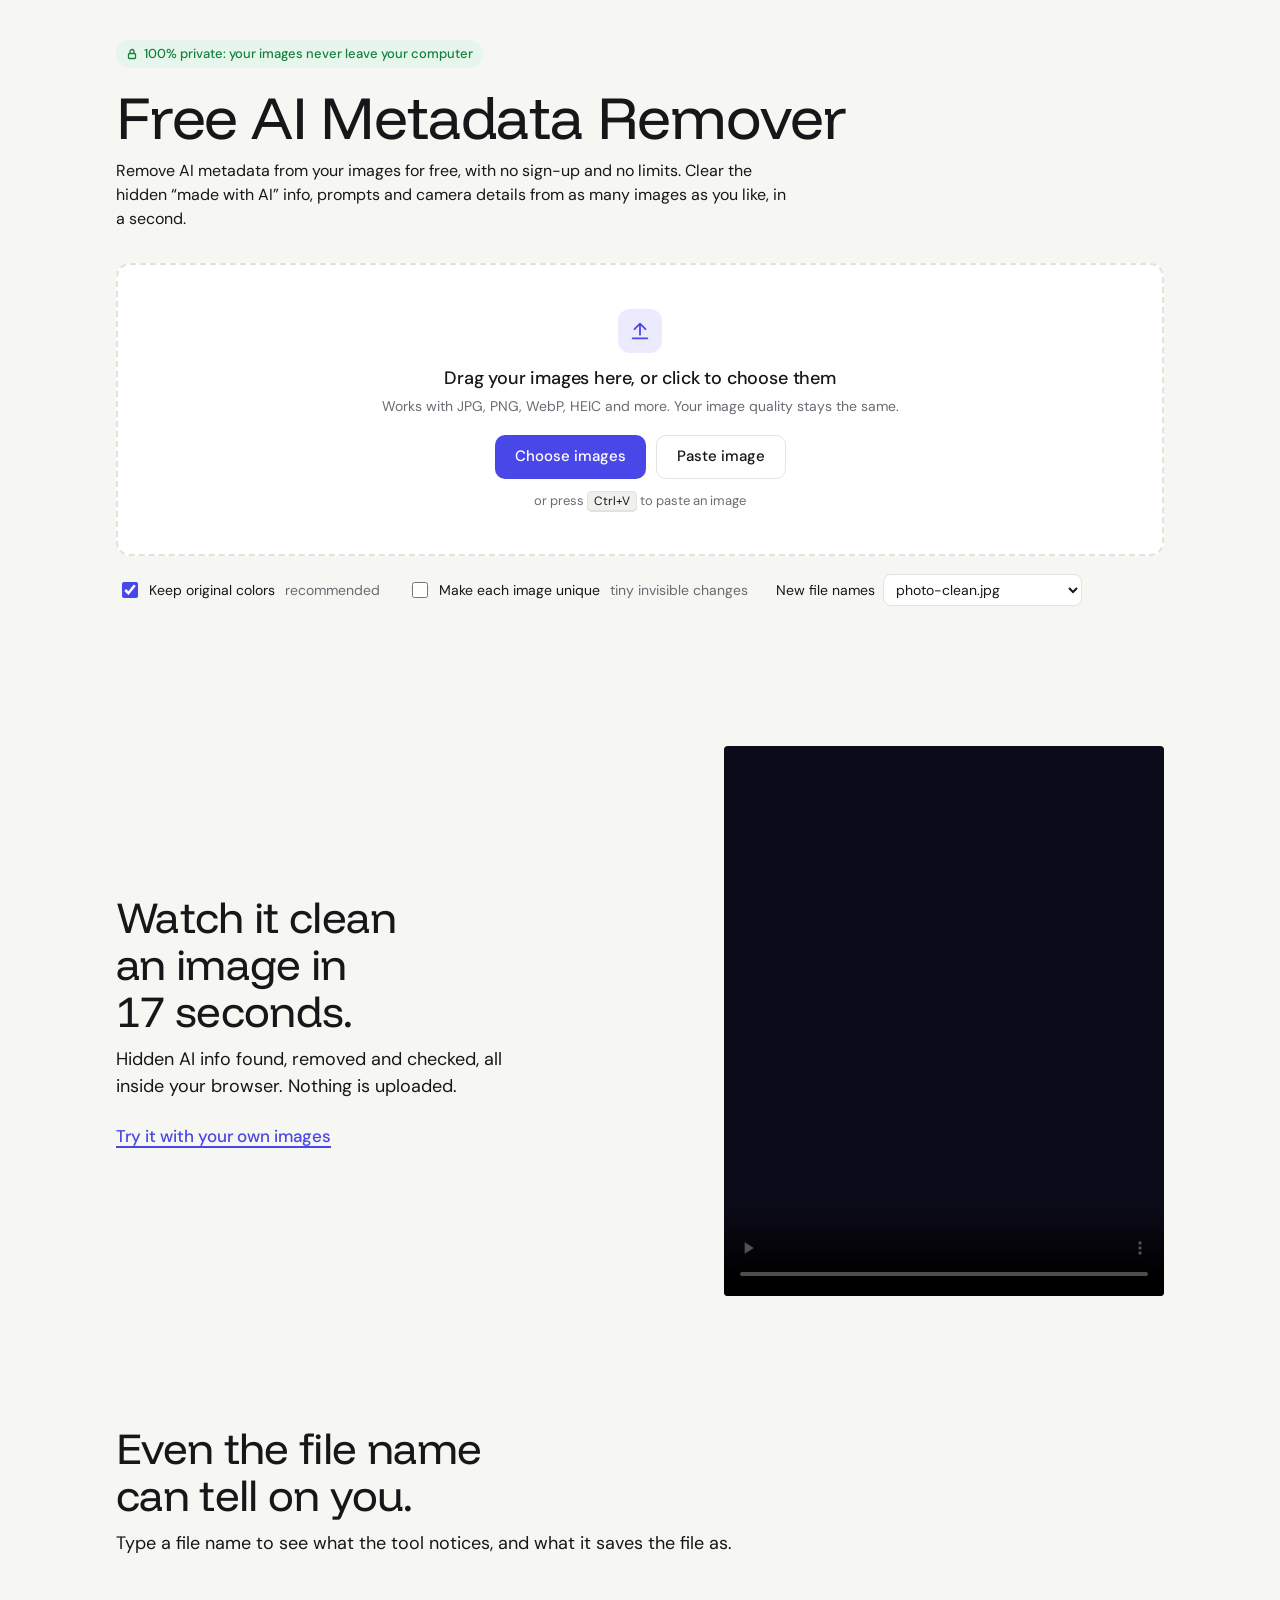
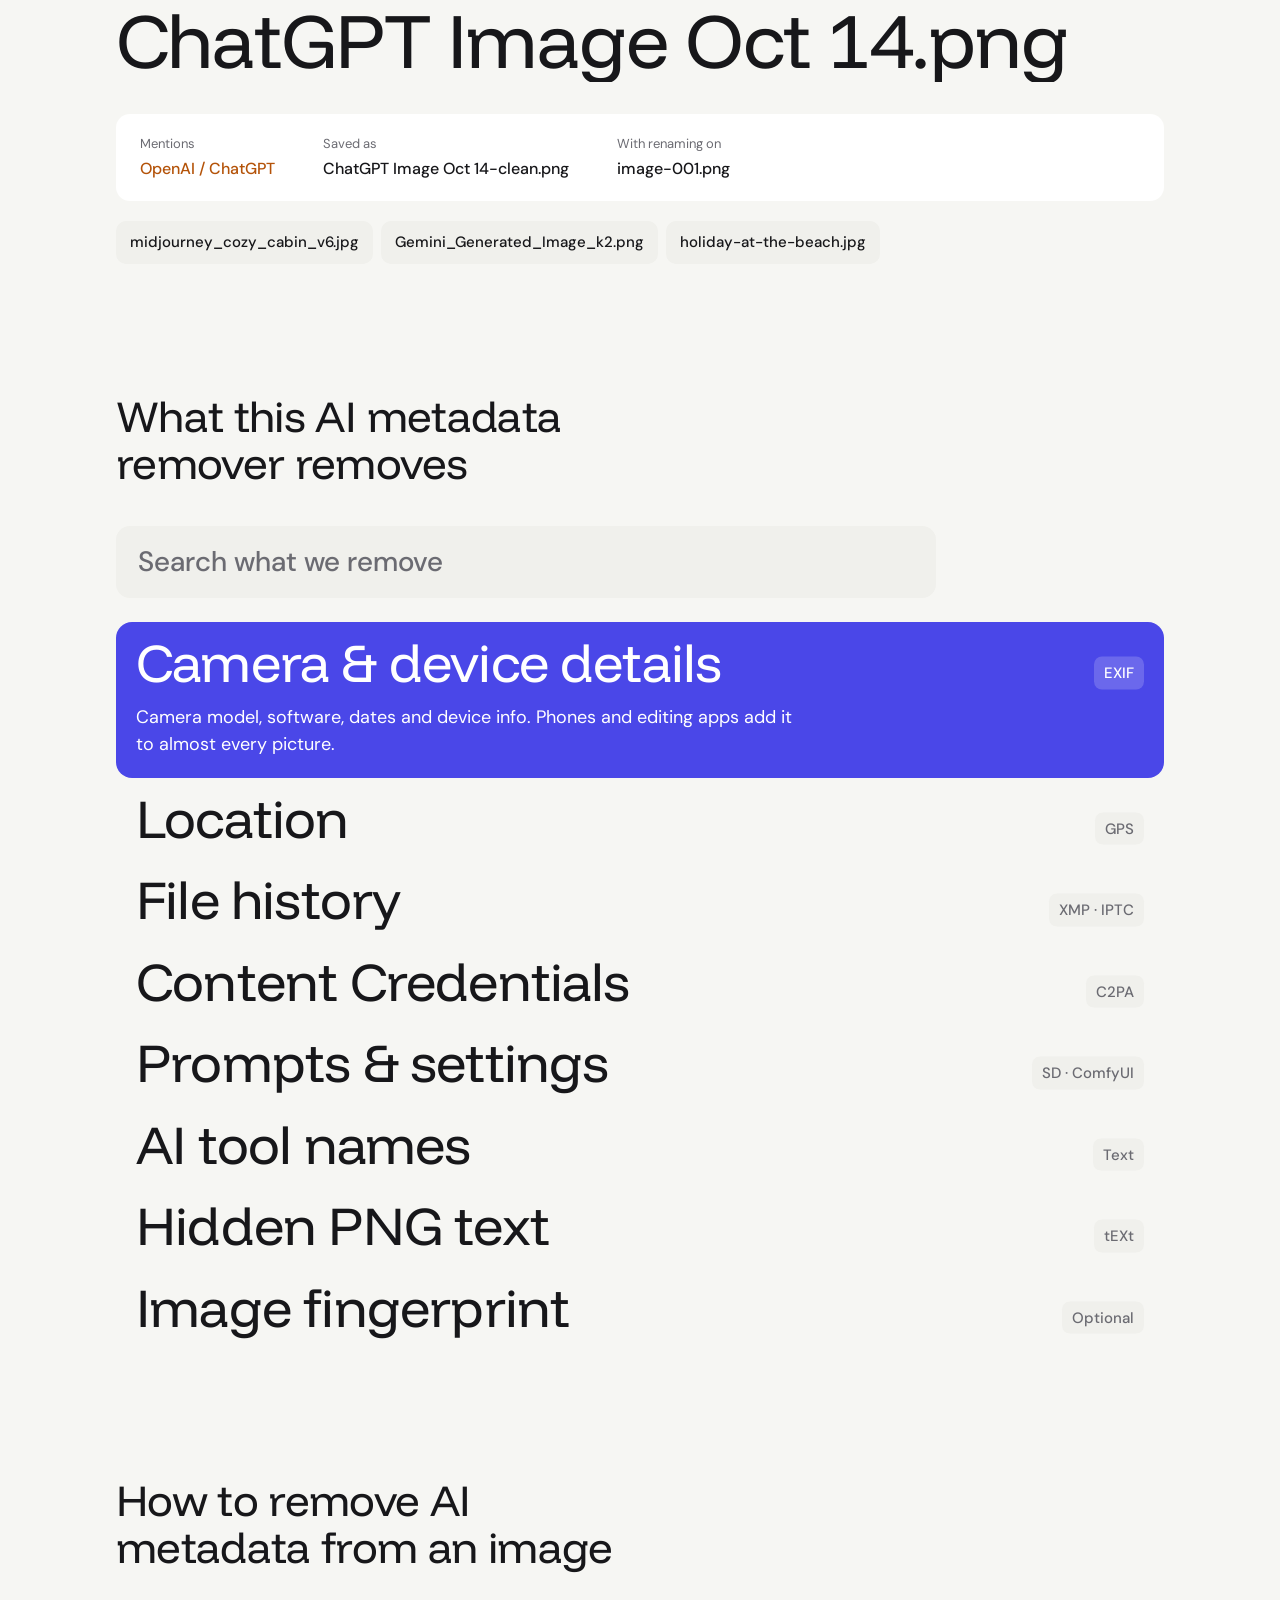
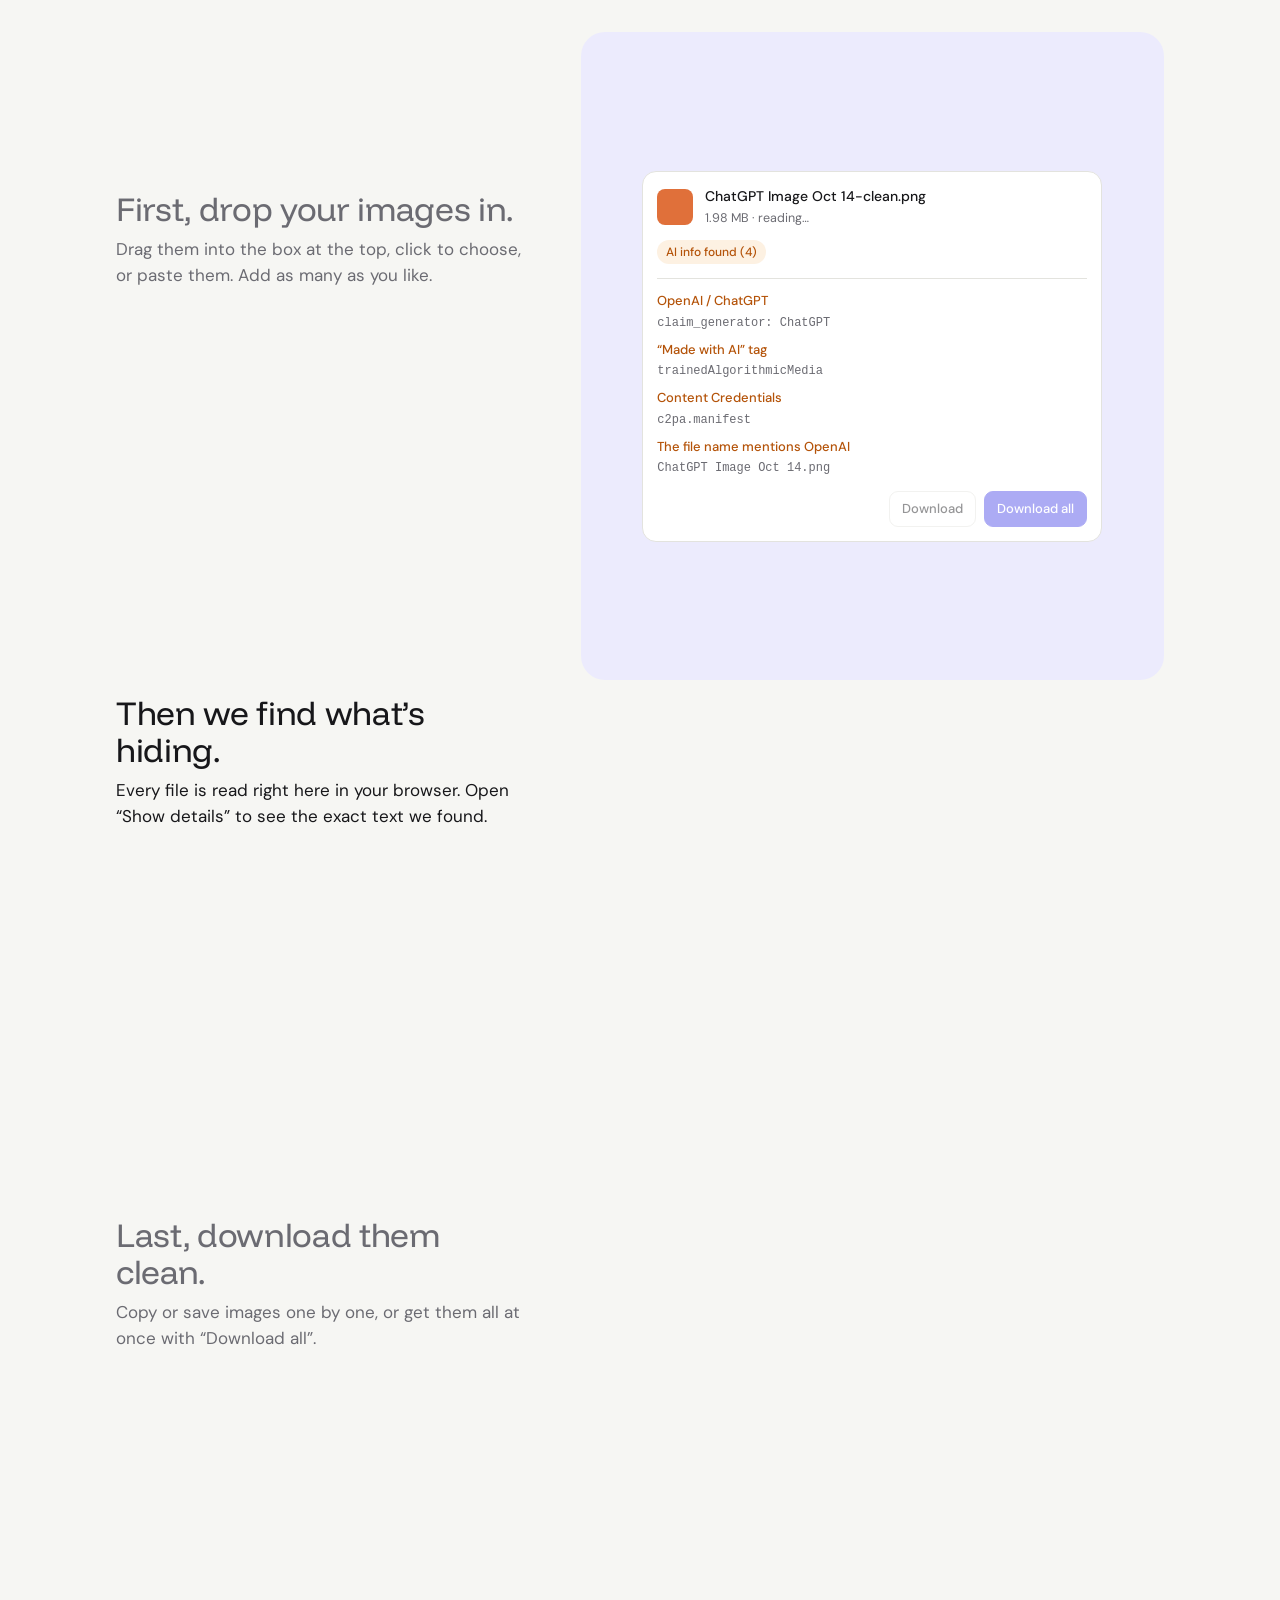
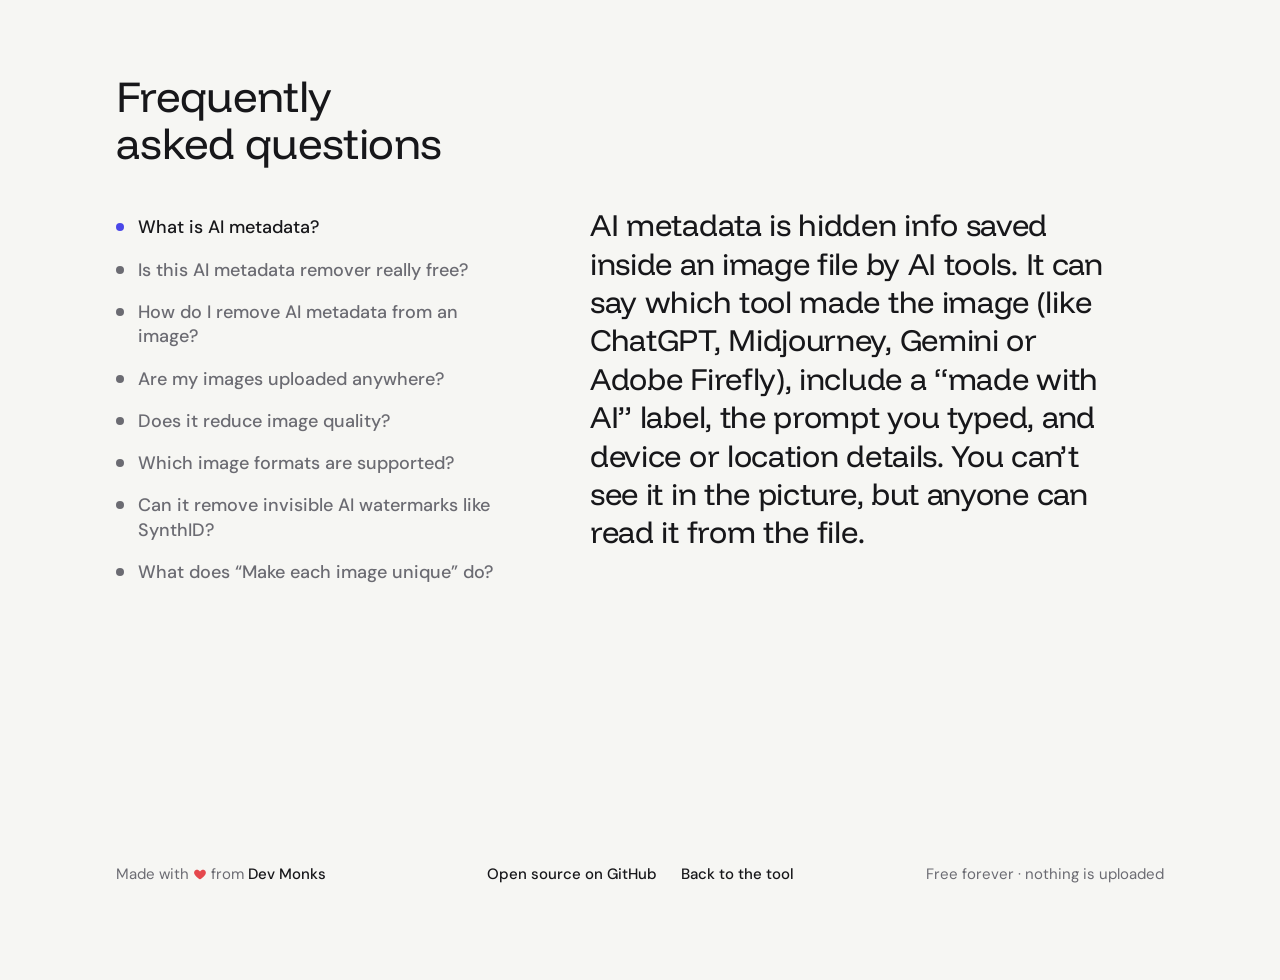
==== commit f763eb9a: "Add a Copy button to each cleaned image Copies the clean image to the clipboard as PNG (the only ima" ====
--- a/index.html
+++ b/index.html
@@ -388,7 +388,7 @@
       <div class="how-steps">
       <div class="how-step" data-step="0"><h3>First, drop your images in.</h3><p>Drag them into the box at the top, click to choose, or paste them. Add as many as you like.</p></div>
       <div class="how-step" data-step="1"><h3>Then we find what’s hiding.</h3><p>Every file is read right here in your browser. Open “Show details” to see the exact text we found.</p></div>
-      <div class="how-step" data-step="2"><h3>Last, download them clean.</h3><p>Save images one by one, or get them all at once with “Download all”.</p></div>
+      <div class="how-step" data-step="2"><h3>Last, download them clean.</h3><p>Copy or save images one by one, or get them all at once with “Download all”.</p></div>
       </div>
       <div class="how-stage" aria-hidden="true">
         <div class="stage-ui" data-ui data-state="0">
@@ -833,6 +833,7 @@
     tags.push(`<span class="tag">${it.removed.length ? it.removed.length + ' thing' + (it.removed.length === 1 ? '' : 's') + ' removed' : 'Nothing to remove'}</span>`);
     tags.push(it.verified ? '<span class="tag ok">'+CHECK_SVG+'Clean</span>' : '<span class="tag err">Could not fully clean</span>');
     side = `<button class="toggle" data-toggle="${it.id}">${it.open ? 'Hide details' : 'Show details'}</button>
+      ${CAN_COPY ? `<button class="btn small" data-copy="${it.id}" title="Copy the clean image to paste it anywhere">Copy</button>` : ''}
       <a class="btn small" href="${it.url}" download="${esc(outName(it))}">Download</a>`;
     if (it.open) details = detailsHTML(it);
   }
@@ -868,9 +869,31 @@
     renderAll();   // refresh names (image-001…) and the summary
     return;
   }
+  const cp = ev.target.closest('[data-copy]');
+  if (cp){ copyImage(items.find(x => x.id === +cp.dataset.copy), cp); return; }
   const b = ev.target.closest('[data-toggle]'); if (!b) return;
   const it = items.find(x => x.id === +b.dataset.toggle); it.open = !it.open; renderRow(it);
 });
+/* Copy a cleaned image to the clipboard. Clipboards only take PNG, so JPG/WebP are redrawn as PNG
+   (a canvas PNG carries no metadata, so the copy stays clean). */
+const CAN_COPY = !!(window.ClipboardItem && navigator.clipboard && navigator.clipboard.write);
+async function toPNG(it){
+  const blob = new Blob([it.bytes], { type: it.mime });
+  if (it.mime === 'image/png') return blob;
+  const bmp = await createImageBitmap(blob);
+  const c = document.createElement('canvas'); c.width = bmp.width; c.height = bmp.height;
+  c.getContext('2d').drawImage(bmp, 0, 0); bmp.close && bmp.close();
+  return new Promise((res, rej) => c.toBlob(b => b ? res(b) : rej(new Error('PNG failed')), 'image/png'));
+}
+async function copyImage(it, btn){
+  if (!it || it.status !== 'done') return;
+  const label = t => { btn.textContent = t; clearTimeout(btn._t); btn._t = setTimeout(() => { btn.textContent = 'Copy'; }, 1800); };
+  try{
+    // pass a promise so Safari keeps the click as the user gesture
+    await navigator.clipboard.write([new ClipboardItem({ 'image/png': toPNG(it) })]);
+    label('Copied!');
+  }catch(e){ label('Copy failed'); }
+}
 function renderRow(it){
   let el = document.querySelector(`[data-id="${it.id}"]`);
   if (!el){ el = document.createElement('div'); el.className = 'row'; el.dataset.id = it.id; $('#list').appendChild(el); }
